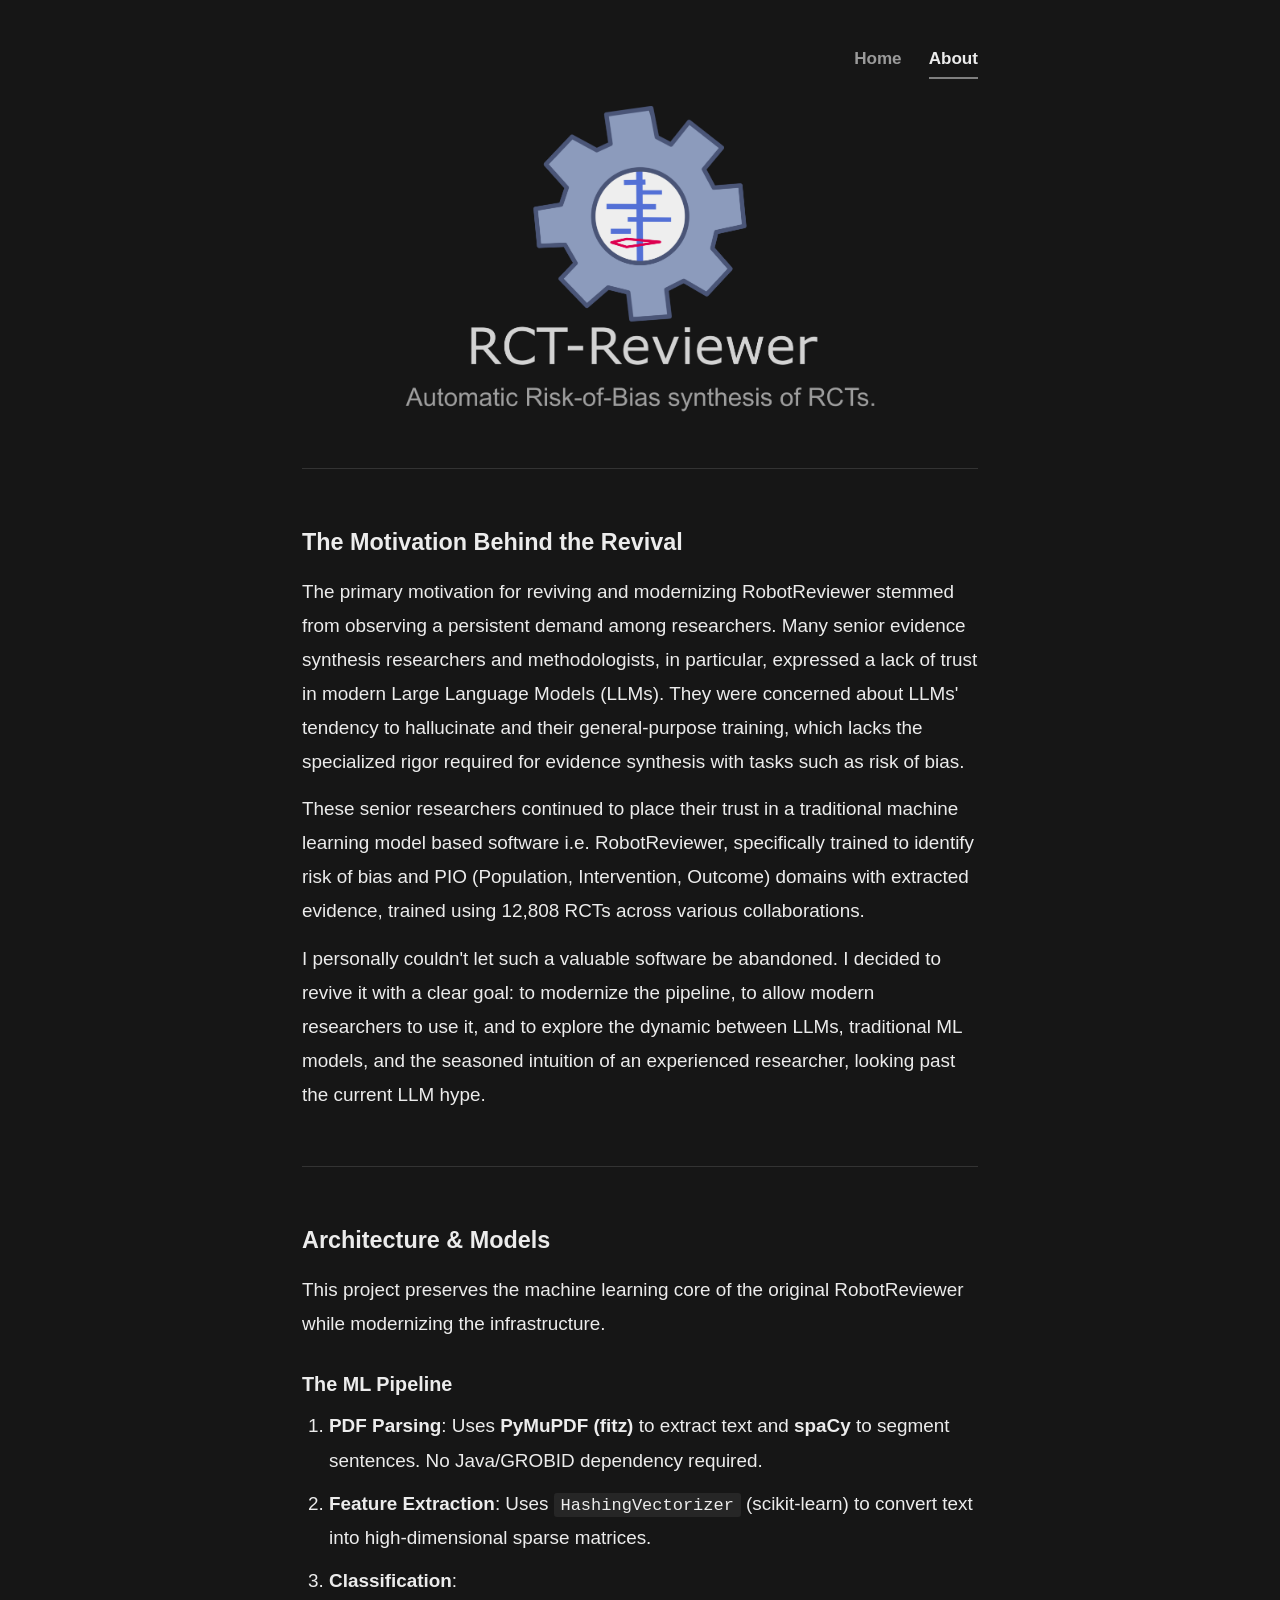
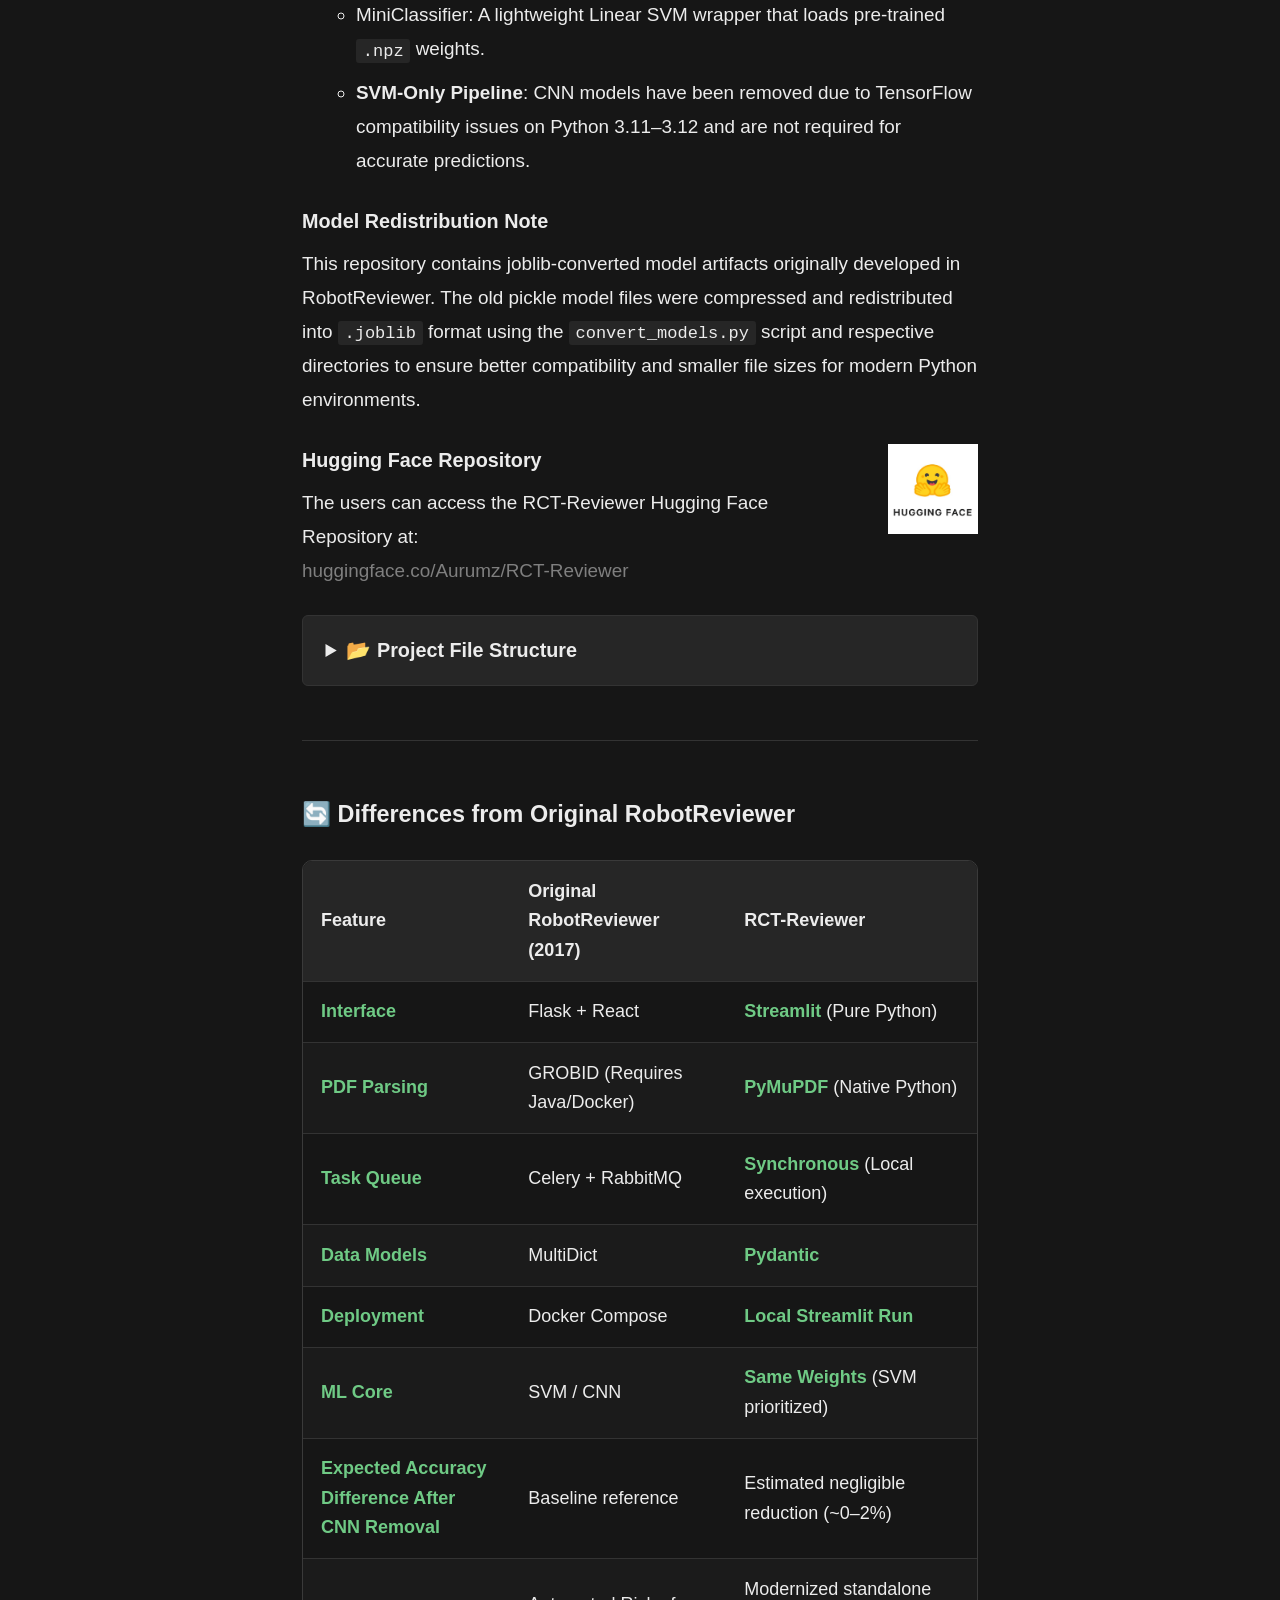
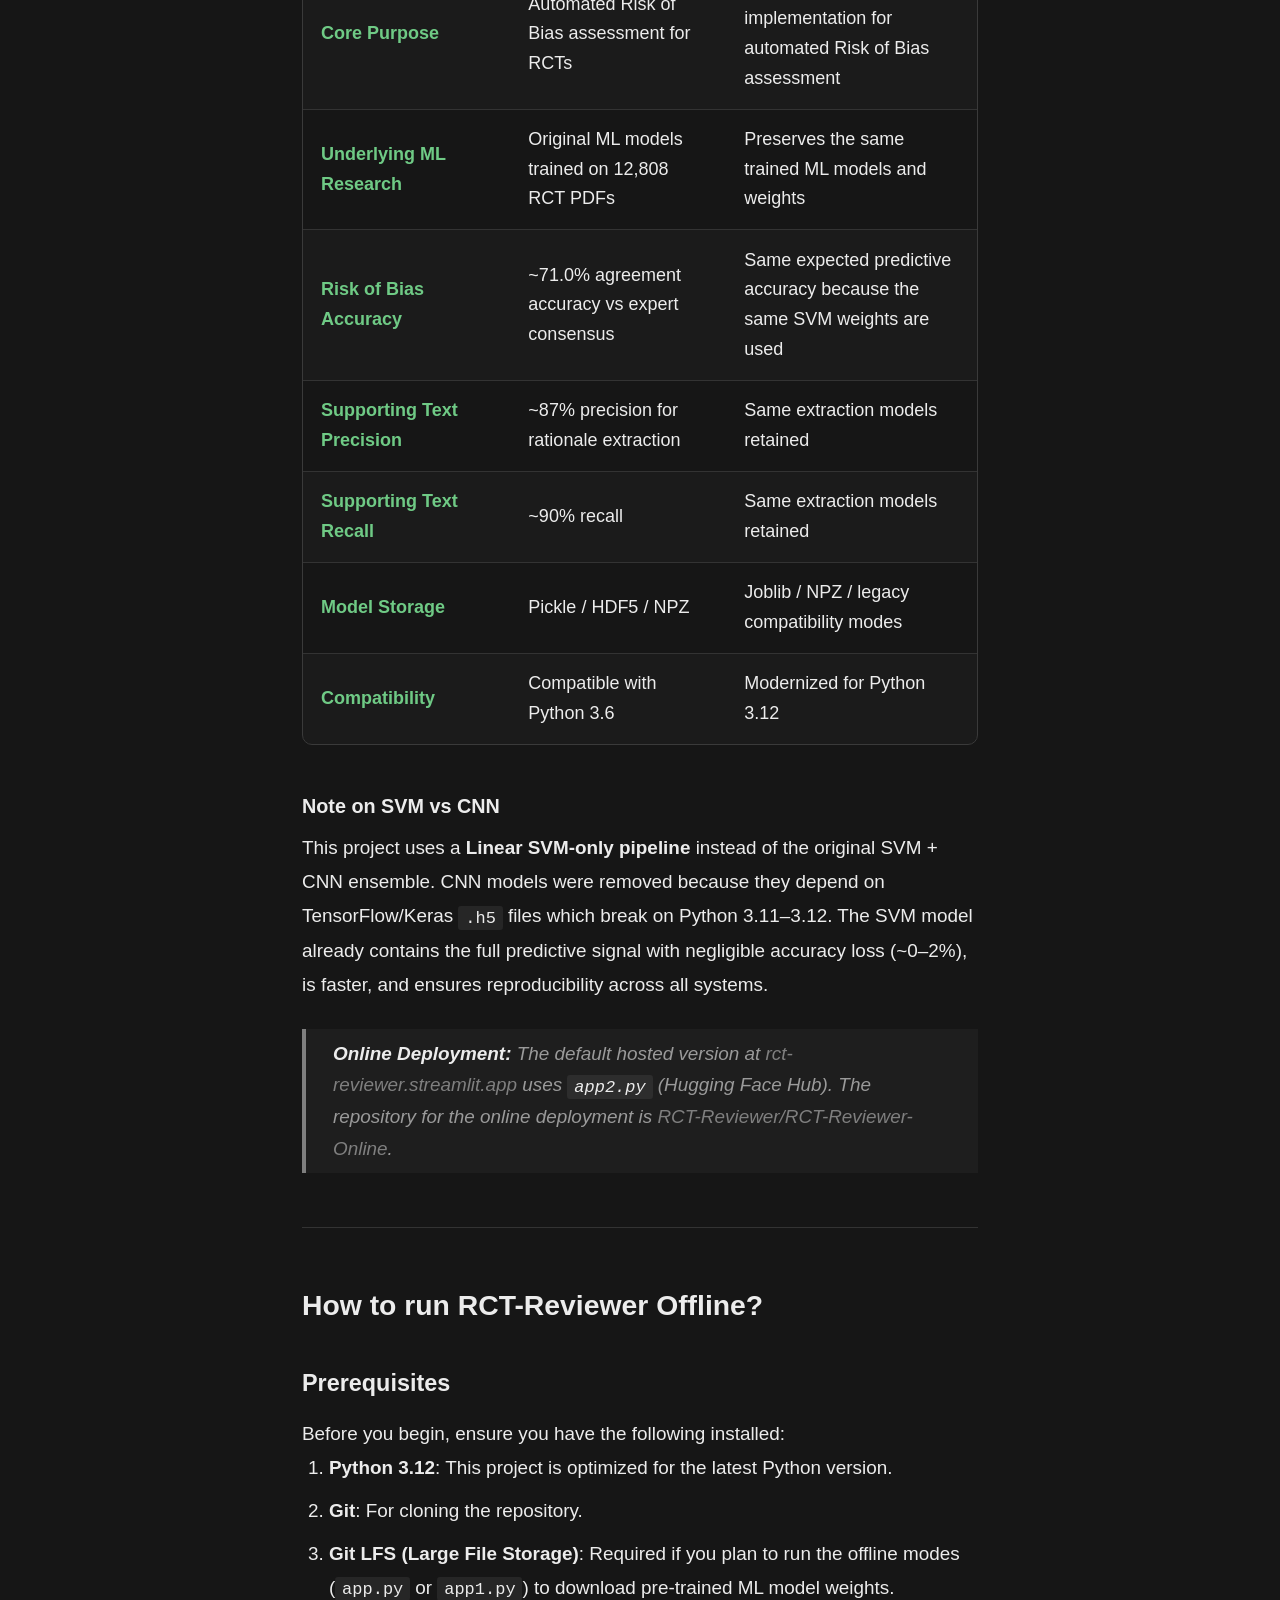
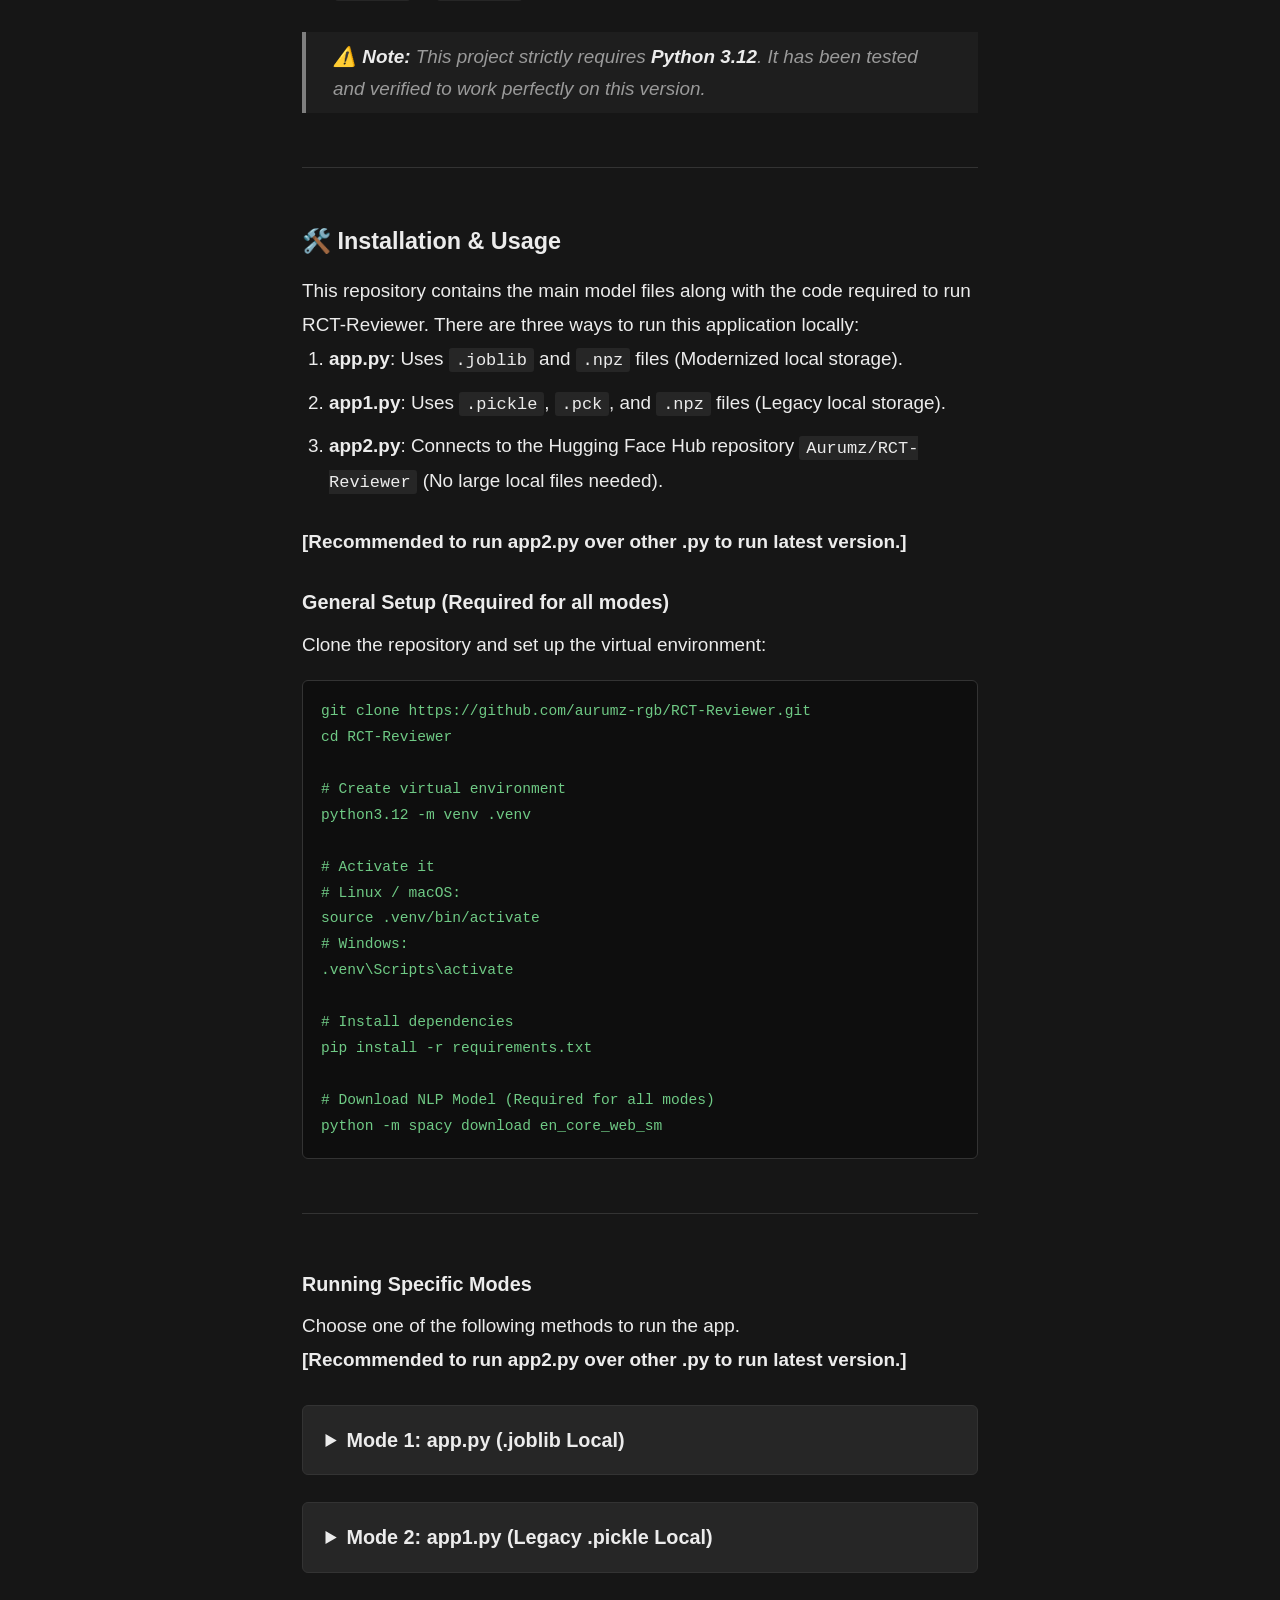
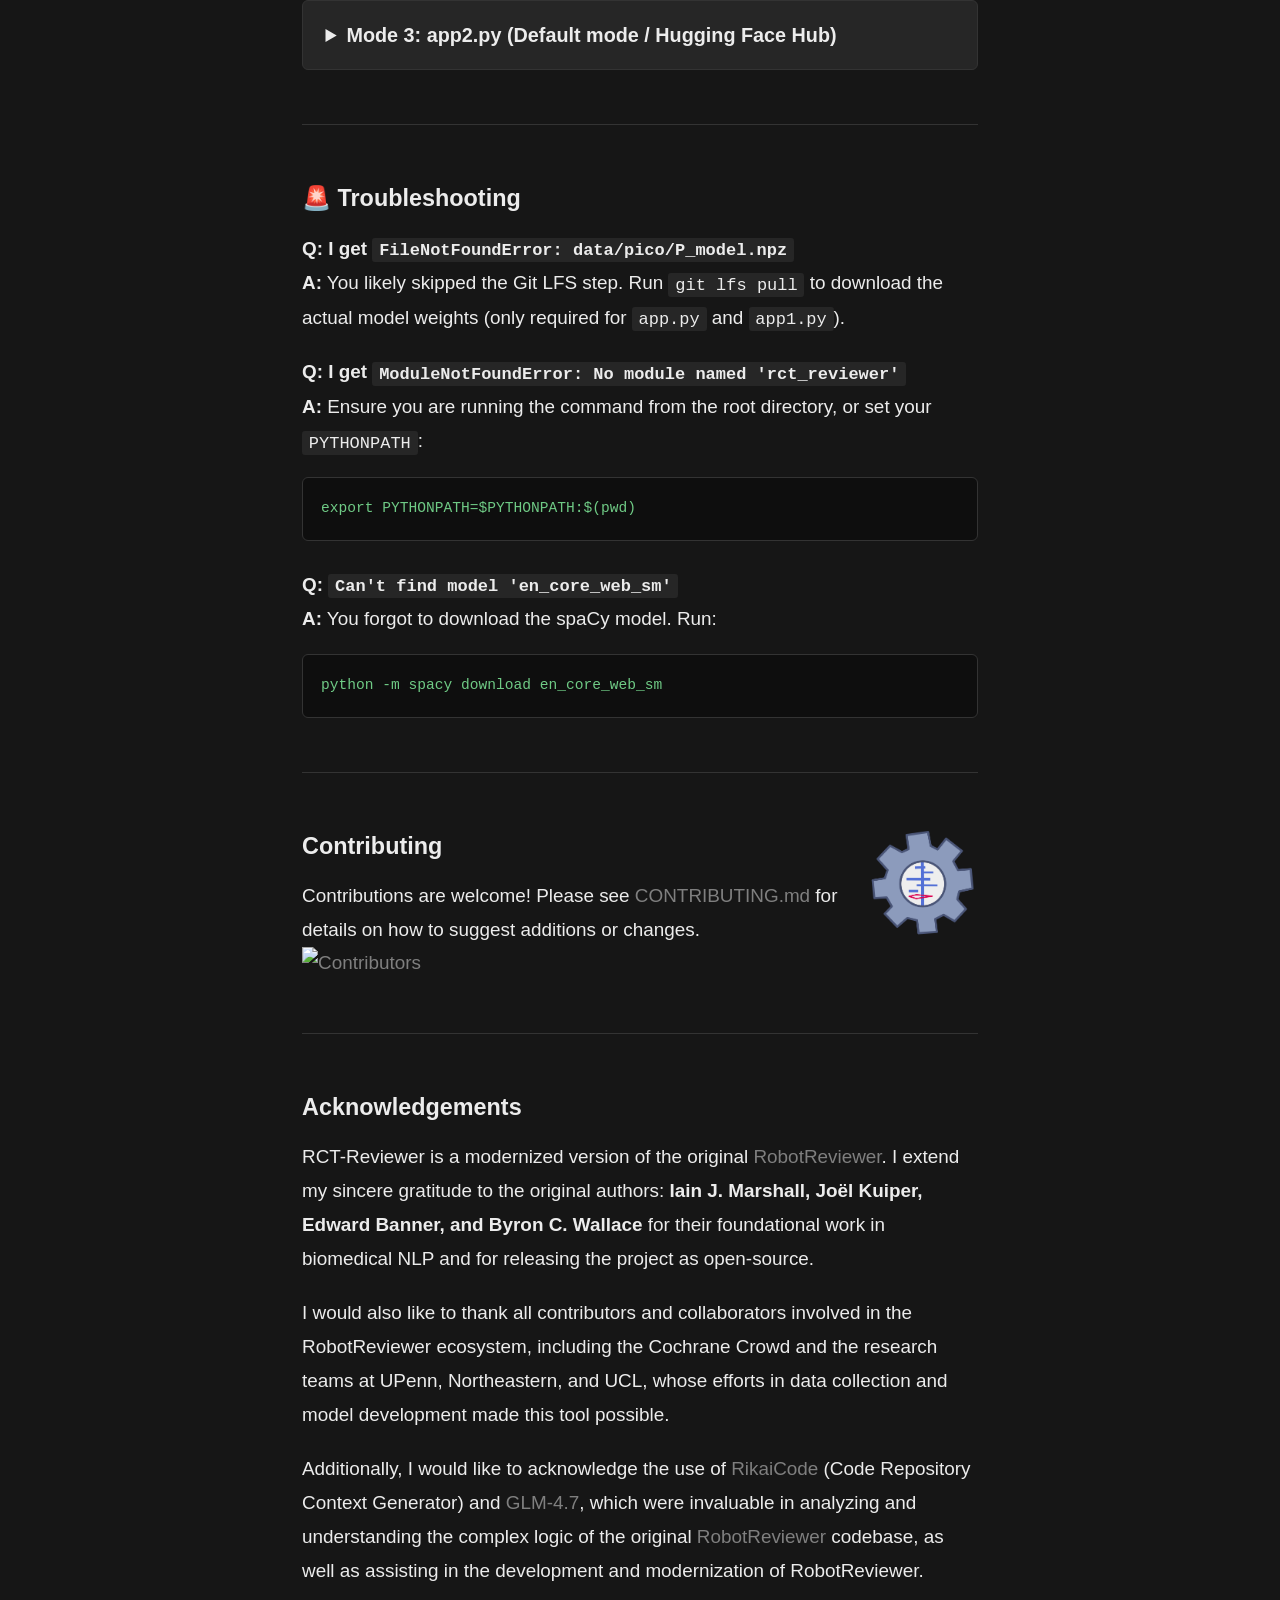
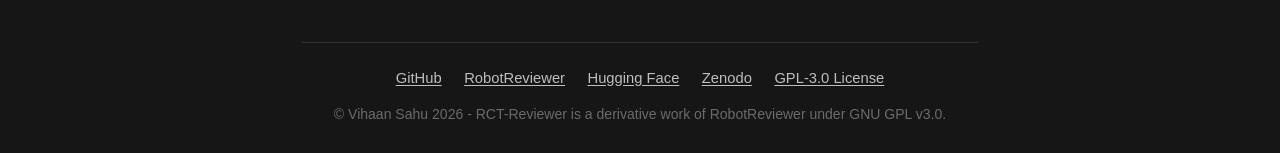
==== about.html @ dfda23bb "frontend which took me hell amount of time to make" ====
<!DOCTYPE html>
<html lang="en">

<head>
    <meta charset="UTF-8">
    <meta name="viewport" content="width=device-width, initial-scale=1.0">
    <title>RCT-Reviewer – Risk of Bias Assessment of RCTs</title>
    <meta name="description"
        content="Modernized standalone version of RobotReviewer for automated Risk of Bias assessment of RCTs, trained on 12,808 clinical trials.">
    <meta name="author" content="Vihaan Sahu">
    <meta name="robots" content="index, follow">
    <link rel="canonical" href="https://rct-reviewer.github.io/about">

    <meta property="og:type" content="website">
    <meta property="og:title" content="RCT-Reviewer – Risk of Bias Assessment of RCTs">
    <meta property="og:description"
        content="Modernized standalone version of RobotReviewer for automated Risk of Bias assessment of RCTs.">
    <meta property="og:url" content="https://rct-reviewer.github.io/about">
    <meta property="og:image" content="https://rct-reviewer.github.io/assets/banner1.png">

    <meta name="twitter:card" content="summary_large_image">
    <meta name="twitter:title" content="RCT-Reviewer – Risk of Bias Assessment of RCTs">
    <meta name="twitter:description"
        content="Modernized standalone version of RobotReviewer for automated Risk of Bias assessment of RCTs.">
    <meta name="twitter:image" content="https://rct-reviewer.github.io/assets/banner1.png">

    <script type="application/ld+json">
    {
        "@context": "https://schema.org",
        "@type": "WebApplication",
        "name": "RCT-Reviewer",
        "description": "A modernized, standalone version of RobotReviewer for automated Risk of Bias assessment of Randomized Controlled Trials.",
        "url": "https://rct-reviewer.github.io/",
        "applicationCategory": "ScienceApplication",
        "author": {
            "@type": "Person",
            "name": "Vihaan Sahu",
            "url": "https://github.com/aurumz-rgb"
        },
        "license": "https://www.gnu.org/licenses/gpl-3.0.en.html",
        "isAccessibleForFree": true
    }
    </script>

    <script type="application/ld+json">
    {
        "@context": "https://schema.org",
        "@type": "SoftwareSourceCode",
        "name": "RCT-Reviewer",
        "description": "A modernized, standalone version of RobotReviewer for automated Risk of Bias assessment of Randomized Controlled Trials.",
        "url": "https://rct-reviewer.github.io/",
        "codeRepository": "https://github.com/aurumz-rgb/RCT-Reviewer",
        "programmingLanguage": "Python",
        "license": "https://www.gnu.org/licenses/gpl-3.0.en.html",
        "author": {
            "@type": "Person",
            "name": "Vihaan Sahu",
            "url": "https://github.com/aurumz-rgb"
        }
    }
    </script>

    <script type="application/ld+json">
    {
        "@context": "https://schema.org",
        "@type": "BreadcrumbList",
        "itemListElement": [
            {
                "@type": "ListItem",
                "position": 1,
                "name": "Home",
                "item": "https://rct-reviewer.github.io/"
            },
            {
                "@type": "ListItem",
                "position": 2,
                "name": "About",
                "item": "https://rct-reviewer.github.io/about"
            }
        ]
    }
    </script>

    <link rel="preload" as="image" href="assets/banner_transparent.png" fetchpriority="high">
    <link rel="preload" as="image" href="assets/banner1.png" fetchpriority="high">
    <link rel="icon" type="image/x-icon" href="assets/favicon.ico">
    <link rel="apple-touch-icon" href="assets/banner1.png">
    <link rel="manifest" href="/site.webmanifest">
    <link rel="stylesheet" href="styles.css">

    <style>
        #about-content {
            font-size: 1.05rem;
        }

        #about-content .qs-intro,
        #about-content .step-item__text,
        #about-content p,
        #about-content li {
            font-size: 1.05rem;
            line-height: 1.8;
        }

        #about-content .section-heading {
            font-size: 1.6rem;
            margin-top: 2.5rem;
            margin-bottom: 1.25rem;
        }

        #about-content h3 {
            font-size: 1.3rem;
            margin-top: 2rem;
            margin-bottom: 0.75rem;
            color: var(--text);
        }

        #about-content h4 {
            font-size: 1.1rem;
            margin-top: 1.5rem;
            margin-bottom: 0.5rem;
            color: var(--text);
        }

        #about-content .step-item__title {
            font-size: 1.3rem;
        }

        #about-content ul,
        #about-content ol {
            padding-left: 1.5rem;
            margin-bottom: 1.5rem;
        }

        #about-content li {
            margin-bottom: 0.5rem;
        }

        #about-content strong {
            color: var(--text);
        }

        #about-content hr {
            margin: 3rem 0;
        }

        #about-content .table-container {
            overflow-x: auto;
            margin: 1.5rem 0 2.5rem 0;
            border-radius: var(--radius-lg);
            border: 1px solid var(--border);
        }

        #about-content table {
            width: 100%;
            border-collapse: collapse;
            font-size: 1rem;
            min-width: 600px;
        }

        #about-content th,
        #about-content td {
            padding: 0.85rem 1rem;
            text-align: left;
            border-bottom: 1px solid var(--border-light);
        }

        #about-content thead th {
            background-color: var(--bg-secondary);
            color: var(--text);
            font-weight: 600;
        }

        #about-content tbody tr:last-child td {
            border-bottom: none;
        }

        #about-content tbody tr:nth-child(even) {
            background-color: rgba(127, 127, 127, 0.05);
        }

        #about-content td strong {
            color: var(--green);
        }

        #about-content pre {
            background: rgba(0, 0, 0, 0.35);
            border: 1px solid var(--border-light);
            border-radius: var(--radius);
            padding: 1rem;
            overflow-x: auto;
            color: var(--green);
            font-family: "Source Code Pro", "SF Mono", "Fira Code", "Cascadia Code", monospace;
            font-size: 0.9rem;
            line-height: 1.6;
            margin: 1rem 0 1.5rem 0;
        }

        #about-content code {
            background: rgba(127, 127, 127, 0.15);
            padding: 0.15em 0.4em;
            border-radius: 3px;
            font-size: 0.9em;
            color: var(--text);
        }

        #about-content pre code {
            background: none;
            padding: 0;
            color: var(--green);
        }

        #about-content details {
            border: 1px solid var(--border-light);
            border-radius: var(--radius);
            padding: 1rem 1.25rem;
            margin: 1.5rem 0;
            background: var(--bg-secondary);
        }

        #about-content summary {
            cursor: pointer;
            font-weight: 600;
            color: var(--text);
            font-size: 1.1rem;
        }

        #about-content blockquote {
            border-left: 4px solid var(--primary);
            padding: 0.5rem 1.5rem;
            margin: 1.5rem 0;
            background: rgba(127, 127, 127, 0.08);
            color: var(--text-muted);
            font-style: italic;
        }

        #about-content img[align="right"] {
            margin-left: 1.5rem;
            margin-bottom: 1rem;
            max-width: 100%;
            height: auto;
        }

        @media (max-width: 480px) {
            #about-content img[align="right"] {
                float: none;
                display: block;
                margin: 0 auto 1rem auto;
            }
        }
    </style>
</head>

<body>

    <a href="#main" class="skip-link">Skip to main content</a>

    <div class="app-container">

        <header class="app-header">
            <nav class="top-nav" aria-label="Primary navigation">
                <a href="index.html" class="top-nav__link">Home</a>
                <a href="about.html" class="top-nav__link" aria-current="page">About</a>
            </nav>

            <figure class="banner-figure banner-figure--hero">
                <img src="assets/banner_transparent.png" alt="RCT-Reviewer — automated Risk of Bias assessment tool"
                    title="RCT-Reviewer" width="730" height="340" class="banner-image" fetchpriority="high">
            </figure>
        </header>

        <main id="main">

            <section id="about-content" aria-labelledby="about-heading">

                <hr class="divider" role="separator">

                <h3>The Motivation Behind the Revival</h3>

                <p style="margin-bottom: 13px;">The primary motivation for reviving and modernizing RobotReviewer
                    stemmed from observing a persistent demand among researchers. Many senior evidence synthesis
                    researchers and methodologists, in particular, expressed a lack of trust in modern Large Language
                    Models (LLMs). They were concerned about LLMs' tendency to hallucinate and their general-purpose
                    training, which lacks the specialized rigor required for evidence synthesis with tasks such as risk
                    of bias.
                </p>
                <p style="margin-bottom: 13px;">

                    These senior researchers continued to place their trust in a traditional machine learning model
                    based software i.e. RobotReviewer, specifically trained to identify risk of bias and PIO
                    (Population, Intervention, Outcome) domains with extracted evidence, trained using 12,808 RCTs
                    across various collaborations.
                </p>
                <p style="margin-bottom: 13px;">
                    I personally couldn't let such a valuable software be abandoned. I decided to revive it with a clear
                    goal: to modernize the pipeline, to allow modern researchers to use it, and to explore the dynamic
                    between LLMs, traditional ML models, and the seasoned intuition of an experienced researcher,
                    looking past the current LLM hype.
                </p>

                <hr class="divider" role="separator">

                <h3>Architecture &amp; Models</h3>
                <p>This project preserves the machine learning core of the original RobotReviewer while modernizing the
                    infrastructure.</p>

                <h4>The ML Pipeline</h4>
                <ol>
                    <li><strong>PDF Parsing</strong>: Uses <strong>PyMuPDF (fitz)</strong> to extract text and
                        <strong>spaCy</strong> to segment sentences. No Java/GROBID dependency required.</li>
                    <li><strong>Feature Extraction</strong>: Uses <code>HashingVectorizer</code> (scikit-learn) to
                        convert text into high-dimensional sparse matrices.</li>
                    <li><strong>Classification</strong>:
                        <ul>
                            <li>MiniClassifier: A lightweight Linear SVM wrapper that loads pre-trained
                                <code>.npz</code> weights.</li>
                            <li><strong>SVM-Only Pipeline</strong>: CNN models have been removed due to TensorFlow
                                compatibility issues on Python 3.11–3.12 and are not required for accurate predictions.
                            </li>
                        </ul>
                    </li>
                </ol>

                <h4>Model Redistribution Note</h4>
                <p>This repository contains joblib-converted model artifacts originally developed in RobotReviewer. The
                    old pickle model files were compressed and redistributed into <code>.joblib</code> format using the
                    <code>convert_models.py</code> script and respective directories to ensure better compatibility and
                    smaller file sizes for modern Python environments.</p>

                <div>
                    <img src="assets/huggingface.png" width="90" align="right" alt="Hugging Face Logo" />
                    <h4>Hugging Face Repository</h4>
                    <p>The users can access the RCT-Reviewer Hugging Face Repository at:<br>
                        <a href="https://huggingface.co/Aurumz/RCT-Reviewer" target="_blank"
                            rel="noopener">huggingface.co/Aurumz/RCT-Reviewer</a>
                    </p>
                </div>

                <details>
                    <summary><b>📂 Project File Structure</b></summary>
                    <pre><code>PROJECT ARCHITECTURE
━━━━━━━━━━━━━━━━━━━━━━━━━━━━━━━━━━━━━━━━━━
│
├──  Entry point detected
│
├──  File Structure
├──  .dockerignore
├──  .gitattributes
├──  .gitignore
├──  .zenodo.json
├──  INFO.md
├──  LFS push:pull guide.md
├──  LICENSE.txt
├──  README.md
├──  convert_models.py
│
├──  data/
│   ├──  bias/
│   │   ├──  bias_doc_level.npz
│   │   ├──  bias_sent_level.npz
│   │   ├──  bias_ab.npz
│   │   ├──  bias_prob_clf.pck
│   │   ├──  domain_clf.pck
│   │   ├──  overall_clf.pck
│   │   ├──  drugbank.pck
│   │   └──  humans/
│   │       ├──  AC.hdf5 / AC.json / AC.pickle
│   │       ├──  BOA.hdf5 / BOA.json / BOA.pickle
│   │       ├──  BPP.hdf5 / BPP.json / BPP.pickle
│   │       └──  RSG.hdf5 / RSG.json / RSG.pickle
│   ├──  pico/
│   │   ├──  I_idf.npz / I_model.npz
│   │   ├──  O_idf.npz / O_model.npz
│   │   ├──  P_idf.npz / P_model.npz
│   ├──  rct/
│   │   ├──  rct_svm_weights.npz
│   │   └── ... (CNN artifacts retained but unused)
│   └──  vocab/
│       └──  embeddings.200d.trimmed.npz
│
├──  rct_reviewer/
│   ├──  __init__.py
│   ├──  app.py (Joblib Mode)
│   ├──  app1.py (Pickle Mode)
│   ├──  app2.py (HF Hub Mode)
│   ├──  config.py
│   ├──  processors/ (bias_robot, pico_robot, rct_robot)
│   └──  ui/ (streamlit components)
│
└──  requirements.txt</code></pre>
                </details>

                <hr class="divider" role="separator">

                <h3>🔄 Differences from Original RobotReviewer</h3>
                <div class="table-container">
                    <table>
                        <thead>
                            <tr>
                                <th>Feature</th>
                                <th>Original RobotReviewer (2017)</th>
                                <th>RCT-Reviewer</th>
                            </tr>
                        </thead>
                        <tbody>
                            <tr>
                                <td><strong>Interface</strong></td>
                                <td>Flask + React</td>
                                <td><strong>Streamlit</strong> (Pure Python)</td>
                            </tr>
                            <tr>
                                <td><strong>PDF Parsing</strong></td>
                                <td>GROBID (Requires Java/Docker)</td>
                                <td><strong>PyMuPDF</strong> (Native Python)</td>
                            </tr>
                            <tr>
                                <td><strong>Task Queue</strong></td>
                                <td>Celery + RabbitMQ</td>
                                <td><strong>Synchronous</strong> (Local execution)</td>
                            </tr>
                            <tr>
                                <td><strong>Data Models</strong></td>
                                <td>MultiDict</td>
                                <td><strong>Pydantic</strong></td>
                            </tr>
                            <tr>
                                <td><strong>Deployment</strong></td>
                                <td>Docker Compose</td>
                                <td><strong>Local Streamlit Run</strong></td>
                            </tr>
                            <tr>
                                <td><strong>ML Core</strong></td>
                                <td>SVM / CNN</td>
                                <td><strong>Same Weights</strong> (SVM prioritized)</td>
                            </tr>
                            <tr>
                                <td><strong>Expected Accuracy Difference After CNN Removal</strong></td>
                                <td>Baseline reference</td>
                                <td>Estimated negligible reduction (~0–2%)</td>
                            </tr>
                            <tr>
                                <td><strong>Core Purpose</strong></td>
                                <td>Automated Risk of Bias assessment for RCTs</td>
                                <td>Modernized standalone implementation for automated Risk of Bias assessment</td>
                            </tr>
                            <tr>
                                <td><strong>Underlying ML Research</strong></td>
                                <td>Original ML models trained on 12,808 RCT PDFs</td>
                                <td>Preserves the same trained ML models and weights</td>
                            </tr>
                            <tr>
                                <td><strong>Risk of Bias Accuracy</strong></td>
                                <td>~71.0% agreement accuracy vs expert consensus</td>
                                <td>Same expected predictive accuracy because the same SVM weights are used</td>
                            </tr>
                            <tr>
                                <td><strong>Supporting Text Precision</strong></td>
                                <td>~87% precision for rationale extraction</td>
                                <td>Same extraction models retained</td>
                            </tr>
                            <tr>
                                <td><strong>Supporting Text Recall</strong></td>
                                <td>~90% recall</td>
                                <td>Same extraction models retained</td>
                            </tr>
                            <tr>
                                <td><strong>Model Storage</strong></td>
                                <td>Pickle / HDF5 / NPZ</td>
                                <td>Joblib / NPZ / legacy compatibility modes</td>
                            </tr>
                            <tr>
                                <td><strong>Compatibility</strong></td>
                                <td>Compatible with Python 3.6</td>
                                <td>Modernized for Python 3.12</td>
                            </tr>
                        </tbody>
                    </table>
                </div>

                <h4>Note on SVM vs CNN</h4>
                <p>This project uses a <strong>Linear SVM-only pipeline</strong> instead of the original SVM + CNN
                    ensemble. CNN models were removed because they depend on TensorFlow/Keras <code>.h5</code> files
                    which break on Python 3.11–3.12. The SVM model already contains the full predictive signal with
                    negligible accuracy loss (~0–2%), is faster, and ensures reproducibility across all systems.</p>

                <blockquote>
                    <strong>Online Deployment:</strong> The default hosted version at <a
                        href="https://rct-reviewer.streamlit.app" target="_blank"
                        rel="noopener">rct-reviewer.streamlit.app</a> uses <code>app2.py</code> (Hugging Face Hub). The
                    repository for the online deployment is <a
                        href="https://github.com/RCT-Reviewer/RCT-Reviewer-Online" target="_blank"
                        rel="noopener">RCT-Reviewer/RCT-Reviewer-Online</a>.
                </blockquote>

                <hr class="divider" role="separator">

                <h2>How to run RCT-Reviewer Offline?</h2>

                <h3>Prerequisites</h3>
                <p>Before you begin, ensure you have the following installed:</p>
                <ol>
                    <li><strong>Python 3.12</strong>: This project is optimized for the latest Python version.</li>
                    <li><strong>Git</strong>: For cloning the repository.</li>
                    <li><strong>Git LFS (Large File Storage)</strong>: Required if you plan to run the offline modes
                        (<code>app.py</code> or <code>app1.py</code>) to download pre-trained ML model weights.</li>
                </ol>
                <blockquote>
                    <strong>⚠️ Note:</strong> This project strictly requires <strong>Python 3.12</strong>. It has been
                    tested and verified to work perfectly on this version.
                </blockquote>

                <hr class="divider" role="separator">

                <h3>🛠️ Installation &amp; Usage</h3>
                <p>This repository contains the main model files along with the code required to run RCT-Reviewer. There
                    are three ways to run this application locally:</p>
                <ol>
                    <li><strong>app.py</strong>: Uses <code>.joblib</code> and <code>.npz</code> files (Modernized local
                        storage).</li>
                    <li><strong>app1.py</strong>: Uses <code>.pickle</code>, <code>.pck</code>, and <code>.npz</code>
                        files (Legacy local storage).</li>
                    <li><strong>app2.py</strong>: Connects to the Hugging Face Hub repository
                        <code>Aurumz/RCT-Reviewer</code> (No large local files needed).</li>
                </ol>
                <p><strong>[Recommended to run app2.py over other .py to run latest version.]</strong></p>

                <h4>General Setup (Required for all modes)</h4>
                <p>Clone the repository and set up the virtual environment:</p>
                <pre><code>git clone https://github.com/aurumz-rgb/RCT-Reviewer.git
cd RCT-Reviewer

# Create virtual environment
python3.12 -m venv .venv

# Activate it
# Linux / macOS:
source .venv/bin/activate
# Windows:
.venv\Scripts\activate

# Install dependencies
pip install -r requirements.txt

# Download NLP Model (Required for all modes)
python -m spacy download en_core_web_sm</code></pre>

                <hr class="divider" role="separator">

                <h4>Running Specific Modes</h4>
                <p>Choose one of the following methods to run the app.<br><strong>[Recommended to run app2.py over other
                        .py to run latest version.]</strong></p>

                <details>
                    <summary><b>Mode 1: app.py (.joblib Local)</b></summary>
                    <p>This version uses compressed <code>.joblib</code> and <code>.npz</code> files. It requires
                        downloading model weights via Git LFS.</p>
                    <p><strong>1. Pull Model Weights:</strong></p>
                    <pre><code>git lfs install
git lfs pull</code></pre>
                    <p><strong>2. Run:</strong></p>
                    <pre><code>python -m streamlit run rct_reviewer/app.py</code></pre>
                </details>

                <details>
                    <summary><b>Mode 2: app1.py (Legacy .pickle Local)</b></summary>
                    <p>This version uses the original <code>.pickle</code>, <code>.pck</code>, and <code>.npz</code>
                        files. It also requires Git LFS.</p>
                    <p><strong>1. Pull Model Weights:</strong></p>
                    <pre><code>git lfs install
git lfs pull</code></pre>
                    <p><strong>2. Run:</strong></p>
                    <pre><code>python -m streamlit run rct_reviewer/app1.py</code></pre>
                </details>

                <details>
                    <summary><b>Mode 3: app2.py (Default mode / Hugging Face Hub)</b></summary>
                    <p>This version fetches models directly from the Hugging Face Hub. <strong>You do not need to run
                            <code>git lfs pull</code></strong>.</p>
                    <p><strong>1. Run:</strong></p>
                    <pre><code>python -m streamlit run rct_reviewer/app2.py</code></pre>
                    <p><em>Note: This requires an active internet connection to fetch models from
                            <code>Aurumz/RCT-Reviewer</code> on Hugging Face.</em></p>
                </details>

                <hr class="divider" role="separator">

                <h3>🚨 Troubleshooting</h3>

                <p style="margin-bottom: 20px;"><strong>Q: I get
                        <code>FileNotFoundError: data/pico/P_model.npz</code></strong><br>
                    <strong>A:</strong> You likely skipped the Git LFS step. Run <code>git lfs pull</code> to download
                    the actual model weights (only required for <code>app.py</code> and <code>app1.py</code>).
                </p>

                <p><strong>Q: I get <code>ModuleNotFoundError: No module named 'rct_reviewer'</code></strong><br>
                    <strong>A:</strong> Ensure you are running the command from the root directory, or set your
                    <code>PYTHONPATH</code>:
                </p>
                <pre><code>export PYTHONPATH=$PYTHONPATH:$(pwd)</code></pre>

                <p><strong>Q: <code>Can't find model 'en_core_web_sm'</code></strong><br>
                    <strong>A:</strong> You forgot to download the spaCy model. Run:
                </p>
                <pre><code>python -m spacy download en_core_web_sm</code></pre>

                <hr class="divider" role="separator">

                <div>
                    <img src="assets/main_logo_zoomed.png" width="110" align="right" alt="RCT Reviewer Logo" />
                    <h3>Contributing</h3>
                    <p>Contributions are welcome! Please see <a
                            href="https://github.com/aurumz-rgb/RCT-Reviewer/blob/master/CONTRIBUTING.md"
                            target="_blank" rel="noopener">CONTRIBUTING.md</a> for details on how to suggest additions
                        or changes.</p>
                    <a href="https://github.com/aurumz-rgb/RCT-Reviewer/graphs/contributors" target="_blank"
                        rel="noopener">
                        <img src="https://contrib.rocks/image?repo=aurumz-rgb/RCT-Reviewer" alt="Contributors" />
                    </a>
                </div>

                <hr class="divider" role="separator">

                <h3>Acknowledgements</h3>
                <p style="margin-bottom: 20px;">
                    RCT-Reviewer is a modernized version of the original <a
                        href="https://github.com/ijmarshall/robotreviewer" target="_blank"
                        rel="noopener">RobotReviewer</a>. I extend my sincere gratitude to the original authors:
                    <strong>Iain J. Marshall, Joël Kuiper, Edward Banner, and Byron C. Wallace</strong> for their
                    foundational work in biomedical NLP and for releasing the project as open-source.
                </p>
                <p style="margin-bottom: 20px;">
                    I would also like to thank all contributors and collaborators involved in the RobotReviewer
                    ecosystem, including the Cochrane Crowd and the research teams at UPenn, Northeastern, and UCL,
                    whose efforts in data collection and model development made this tool possible.
                </p>
                <p>
                    Additionally, I would like to acknowledge the use of <a href="https://rikaicode.github.io"
                        target="_blank" rel="noopener">RikaiCode</a> (Code Repository Context Generator) and <a
                        href="https://huggingface.co/zai-org/GLM-4.7" target="_blank" rel="noopener">GLM-4.7</a>, which
                    were invaluable in analyzing and understanding the complex logic of the original <a
                        href="https://github.com/ijmarshall/robotreviewer" target="_blank"
                        rel="noopener">RobotReviewer</a> codebase, as well as assisting in the development and
                    modernization of RobotReviewer.
                </p>
            </section>

        </main>

        <footer class="app-footer">
            <nav class="footer-links" aria-label="Footer navigation">
                <a href="https://github.com/aurumz-rgb/RCT-Reviewer" target="_blank" rel="noopener">GitHub</a>
                <a href="https://github.com/ijmarshall/robotreviewer" target="_blank" rel="noopener">RobotReviewer</a>
                <a href="https://huggingface.co/Aurumz/RCT-Reviewer" target="_blank" rel="noopener">Hugging Face</a>
                <a href="https://doi.org/10.5281/zenodo.20618338" target="_blank" rel="noopener">Zenodo</a>
                <a href="https://www.gnu.org/licenses/gpl-3.0.en.html" target="_blank" rel="noopener">GPL-3.0
                    License</a>
            </nav>
            <p>&copy; Vihaan Sahu 2026 - RCT-Reviewer is a derivative work of RobotReviewer under GNU GPL v3.0.</p>
        </footer>

    </div>

</body>

</html>
---- styles.css ----
:root {
    --primary: #7f7f7f;
    --primary-hover: #999999;
    --primary-active: #6a6a6a;
    --bg: #161616;
    --bg-secondary: #262626;
    --bg-tertiary: #1e1e1e;
    --text: #ECECEC;
    --text-muted: #9a9a9a;
    --text-dim: #6a6a6a;
    --border: #3a3a3a;
    --border-light: #333333;
    --green: #6fca85;
    --green-bg: rgba(46, 160, 67, 0.08);
    --green-border: rgba(46, 160, 67, 0.25);

    --max-width: 730px;
    --radius: 6px;
    --radius-lg: 10px;
    --ease: cubic-bezier(0.4, 0, 0.2, 1);
    --duration: 200ms;
}

*,
*::before,
*::after {
    margin: 0;
    padding: 0;
    box-sizing: border-box;
}

html {
    font-size: 18px;
    -webkit-font-smoothing: antialiased;
    -moz-osx-font-smoothing: grayscale;
    scroll-behavior: smooth;
}

body {
    font-family: -apple-system, BlinkMacSystemFont, "Segoe UI", Roboto, "Helvetica Neue", Arial, sans-serif;
    background-color: var(--bg);
    color: var(--text);
    line-height: 1.65;
    min-height: 100vh;
}

a {
    color: var(--primary);
    text-decoration: none;
    transition: color var(--duration) var(--ease);
}
a:hover {
    color: var(--text);
}

code {
    font-family: "Source Code Pro", "SF Mono", "Fira Code", "Cascadia Code", monospace;
    background: rgba(127, 127, 127, 0.15);
    padding: 0.15em 0.4em;
    border-radius: 3px;
    font-size: 0.88em;
    color: var(--text);
}

img {
    display: block;
    max-width: 100%;
    height: auto;
}

::selection {
    background: #3a3e4288;
    color: var(--text);
}

::-moz-selection {
    background: #3a3e4288;
    color: var(--text);
}

:focus-visible {
    outline: 2px solid var(--primary);
    outline-offset: 2px;
}

.skip-link {
    position: absolute;
    top: -100%;
    left: 16px;
    background: var(--primary);
    color: var(--bg);
    padding: 8px 16px;
    border-radius: var(--radius);
    font-weight: 600;
    z-index: 1000;
    transition: top var(--duration) var(--ease);
}
.skip-link:focus {
    top: 16px;
}

.app-container {
    position: relative;
    z-index: 1;
    max-width: var(--max-width);
    margin: 0 auto;
    padding: 2.5rem 1.5rem 2rem;
}

.top-nav {
    display: flex;
    justify-content: flex-end;
    gap: 1.5rem;
    margin-bottom: 1.5rem;
}

.top-nav__link {
    font-size: 0.95rem;
    font-weight: 600;
    color: var(--text-muted);
    text-decoration: none;
    transition: color var(--duration) var(--ease);
    padding-bottom: 4px;
    border-bottom: 2px solid transparent;
}

.top-nav__link:hover {
    color: var(--text);
}

.top-nav__link[aria-current="page"] {
    color: var(--text);
    border-bottom-color: var(--primary);
}

.app-title {
    font-size: 1.75rem;
    font-weight: 700;
    letter-spacing: -0.02em;
    line-height: 1.3;
    margin-top: 1.5rem;
    margin-bottom: 0.75rem;
    color: var(--text);
}

.emoji {
    font-style: normal;
}

.app-description {
    color: var(--text-muted);
    font-size: 0.95rem;
    line-height: 1.7;
    margin-bottom: 1.5rem;
}

.section-heading {
    font-size: 1.1rem;
    font-weight: 600;
    color: var(--text);
    margin-bottom: 0.85rem;
    letter-spacing: -0.01em;
}

.app-header {
    margin-bottom: 2rem;
}

.banner-figure {
    margin: 0;
    overflow: hidden;
}

.banner-figure--hero {
    margin-bottom: 0;
}

.banner-figure--secondary {
    margin-bottom: 1.25rem;
}

.banner-image {
    width: 70%;
    margin: 0 auto;
    display: block;
    object-fit: cover;
}

.banner-caption {
    padding: 0.6rem 1rem;
    font-size: 0.8rem;
    color: var(--text-dim);
    text-align: center;
    border-top: 1px solid var(--border-light);
}

.cta-group {
    display: flex;
    flex-wrap: wrap;
    gap: 0.75rem;
    margin-bottom: 0.5rem;
}

.cta-group--center {
    justify-content: center;
}

.cta-btn {
    display: inline-flex;
    align-items: center;
    gap: 0.55rem;
    padding: 0.7rem 1.4rem;
    border-radius: var(--radius);
    font-size: 0.92rem;
    font-weight: 600;
    font-family: inherit;
    cursor: pointer;
    border: none;
    transition: background-color var(--duration) var(--ease),
                transform 100ms var(--ease),
                box-shadow var(--duration) var(--ease);
    text-decoration: none;
}

.cta-btn__icon {
    flex-shrink: 0;
}

.cta-btn--primary {
    background: var(--primary);
    color: var(--bg);
}

.cta-btn--primary:hover {
    background: var(--primary-hover);
    color: var(--bg);
    box-shadow: 0 4px 20px rgba(127, 127, 127, 0.2);
}

.cta-btn--primary:active {
    background: var(--primary-active);
    transform: scale(0.98);
}

.cta-btn--secondary {
    background: transparent;
    color: var(--text-muted);
    border: 1px solid var(--border);
}

.cta-btn--secondary:hover {
    background: rgba(127, 127, 127, 0.08);
    color: var(--text);
    border-color: var(--primary);
}

.cta-btn--secondary:active {
    transform: scale(0.98);
}

.steps-list {
    list-style: none;
    display: flex;
    flex-direction: column;
    gap: 1rem;
}

.step-item {
    display: flex;
    gap: 1rem;
    align-items: flex-start;
}

.step-item__number {
    flex-shrink: 0;
    width: 32px;
    height: 32px;
    display: flex;
    align-items: center;
    justify-content: center;
    background: var(--bg-secondary);
    border: 1px solid var(--border);
    border-radius: 50%;
    font-size: 0.85rem;
    font-weight: 700;
    color: var(--text-muted);
}

.step-item__title {
    font-size: 0.92rem;
    font-weight: 600;
    color: var(--text);
    margin-bottom: 0.2rem;
}

.step-item__text {
    font-size: 0.88rem;
    color: var(--text-muted);
    line-height: 1.65;
}

.benefits-grid {
    display: grid;
    grid-template-columns: 1fr 1fr;
    gap: 0.75rem;
}

.benefit-card {
    background: var(--bg-secondary);
    border: 1px solid var(--border-light);
    border-radius: var(--radius-lg);
    padding: 1.15rem 1.1rem;
}

.benefit-card__title {
    font-size: 0.92rem;
    font-weight: 600;
    color: var(--text);
    margin-bottom: 0.4rem;
}

.benefit-card__text {
    font-size: 0.84rem;
    color: var(--text-muted);
    line-height: 1.65;
}

.qs-intro {
    font-size: 0.92rem;
    color: var(--text-muted);
    margin-bottom: 0.75rem;
}

.qs-note {
    font-size: 0.82rem;
    color: var(--text-dim);
    margin-top: 0.65rem;
}

.code-block {
    background: rgba(0, 0, 0, 0.35);
    border: 1px solid var(--border-light);
    border-radius: var(--radius);
    padding: 1rem 1.15rem;
    overflow-x: auto;
}

.code-block pre {
    margin: 0;
}

.code-block code {
    background: none;
    padding: 0;
    font-size: 0.82rem;
    color: var(--green);
    white-space: pre;
    line-height: 1.7;
}

.faq-list {
    display: flex;
    flex-direction: column;
    gap: 0.35rem;
}

.faq-item {
    border: 1px solid var(--border-light);
    border-radius: var(--radius);
    overflow: hidden;
    background: var(--bg-secondary);
}

.faq-item__question {
    display: flex;
    align-items: center;
    justify-content: space-between;
    padding: 0.85rem 1rem;
    font-size: 0.9rem;
    font-weight: 500;
    color: var(--text);
    cursor: pointer;
    list-style: none;
    transition: background-color var(--duration) var(--ease);
    user-select: none;
}

.faq-item__question::-webkit-details-marker {
    display: none;
}

.faq-item__question::after {
    content: '+';
    font-size: 1.15rem;
    font-weight: 300;
    color: var(--text-dim);
    flex-shrink: 0;
    margin-left: 1rem;
    transition: transform var(--duration) var(--ease);
}

.faq-item[open] .faq-item__question::after {
    content: '\2212';
}

.faq-item__question:hover {
    background: rgba(127, 127, 127, 0.06);
}

.faq-item__answer {
    padding: 0 1rem 1rem;
    font-size: 0.88rem;
    color: var(--text-muted);
    line-height: 1.7;
}

.faq-item__answer p {
    margin: 0;
}

.final-cta {
    text-align: center;
    padding: 2.5rem 1.5rem;
    background: var(--bg-secondary);
    border: 1px solid var(--border-light);
    border-radius: var(--radius-lg);
}

.final-cta__heading {
    font-size: 1.25rem;
    font-weight: 700;
    color: var(--text);
    margin-bottom: 0.5rem;
    letter-spacing: -0.02em;
}

.final-cta__text {
    font-size: 0.92rem;
    color: var(--text-muted);
    margin-bottom: 1.25rem;
}

.divider {
    border: none;
    border-top: 1px solid var(--border-light);
    margin: 2.25rem 0;
}

.app-footer {
    margin-top: 3rem;
    padding-top: 1.25rem;
    border-top: 1px solid var(--border-light);
    text-align: center;
}

.footer-links {
    display: flex;
    justify-content: center;
    flex-wrap: wrap;
    gap: 1.25rem;
    margin-bottom: 0.75rem;
}

.footer-links a {
    font-size: 0.82rem;
    color: #bebebe;
    text-decoration: underline;
    text-underline-offset: 2px;
}

.footer-links a:hover {
    color: var(--primary);
}

.app-footer>p {
    font-size: 0.78rem;
    color: var(--text-dim);
}

@media (max-width: 780px) {
    .app-container {
        padding: 1.5rem 1rem 1.5rem;
    }

    .app-title {
        font-size: 1.4rem;
    }

    .benefits-grid {
        grid-template-columns: 1fr;
    }

    .badge-row {
        flex-wrap: wrap;
        gap: 0.4rem;
    }

    .badge-row img {
        height: 18px;
    }
}

@media (max-width: 480px) {
    .app-title {
        font-size: 1.2rem;
    }

    .cta-group {
        flex-direction: column;
    }

    .cta-btn {
        justify-content: center;
    }

    .step-item {
        gap: 0.75rem;
    }

    .step-item__number {
        width: 28px;
        height: 28px;
        font-size: 0.78rem;
    }

    .final-cta {
        padding: 1.75rem 1rem;
    }

    .final-cta__heading {
        font-size: 1.1rem;
    }

    .citation-controls {
        flex-direction: column;
        align-items: stretch;
    }

    .cite-control-group {
        width: 100%;
    }

    .cite-select {
        width: 100%;
    }

    .citation-actions {
        flex-direction: column;
    }

    .cite-action-btn {
        width: 100%;
        justify-content: center;
    }
}

@media print {
    body {
        background: #fff;
        color: #000;
    }

    .cta-btn,
    .banner-figure {
        display: none;
    }

    .benefit-card,
    .faq-item {
        border: 1px solid #ccc;
        background: #f9f9f9;
    }

    .code-block {
        background: #f4f4f4;
        border: 1px solid #ccc;
    }

    .code-block code {
        color: #333;
    }
}

.badge-row {
    display: flex;
    align-items: center;
    flex-wrap: wrap;
    gap: 0.5rem;
    padding-top: 1.5rem;
    padding-bottom: 1rem;
}

.badge-row img {
    height: 20px;
    width: auto;
    border-radius: 3px;
}

.content-video {
    width: 100%;
    max-width: 100%;
    height: auto;
    max-height: 90vh;
    object-fit: contain;
    border-radius: var(--radius-lg);
    border: 1px solid var(--border-light);
    margin: 0 auto;
    display: block;
}

#video {
    width: 100%;
}

#why-use,
#references,
#citation,
#about-content {
    width: 100%;
}

.citation-generator {
    margin-top: 1.5rem;
}

.citation-controls {
    display: flex;
    flex-wrap: wrap;
    gap: 1rem;
    margin-bottom: 1rem;
    align-items: center;
}

.cite-control-group {
    display: flex;
    flex-direction: column;
    gap: 0.35rem;
}

.cite-label {
    font-size: 0.8rem;
    color: var(--text-dim);
}

.cite-select {
    padding: 0.65rem 1rem;
    background: var(--bg-secondary);
    color: var(--text);
    border: 1px solid var(--border);
    border-radius: var(--radius);
    font-family: inherit;
    font-size: 0.9rem;
    cursor: pointer;
}

.citation-actions {
    display: flex;
    gap: 0.75rem;
    margin-top: 1rem;
}

.cite-action-btn {
    padding: 0.65rem 1rem !important;
    font-size: 0.9rem !important;
}

#cite-output {
    color: var(--green);
    white-space: pre-wrap;
    word-break: break-word;
    margin: 0;
    font-family: "Source Code Pro", "SF Mono", "Fira Code", "Cascadia Code", monospace;
    font-size: 0.82rem;
    line-height: 1.7;
}

.citation-intro {
    color: var(--text-muted);
    font-size: 0.92rem;
    line-height: 1.7;
    margin-bottom: 1.5rem;
}
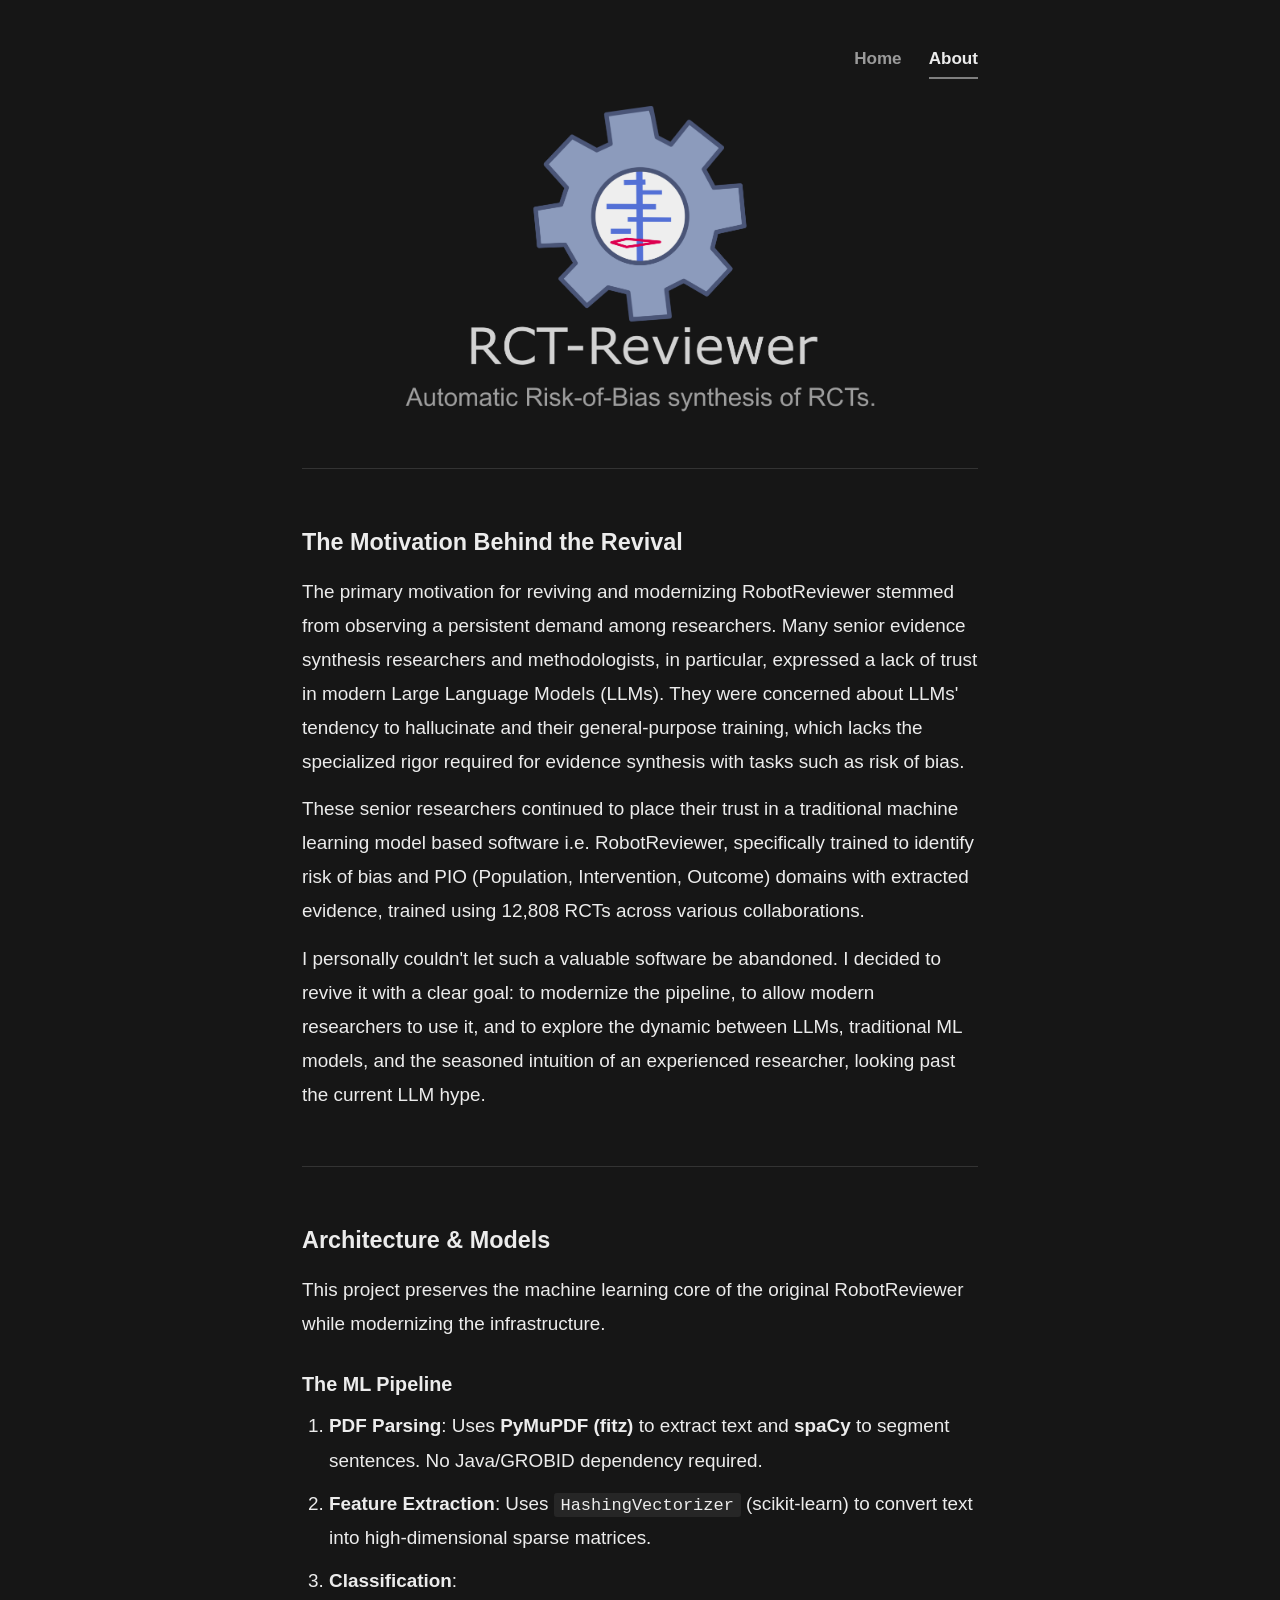
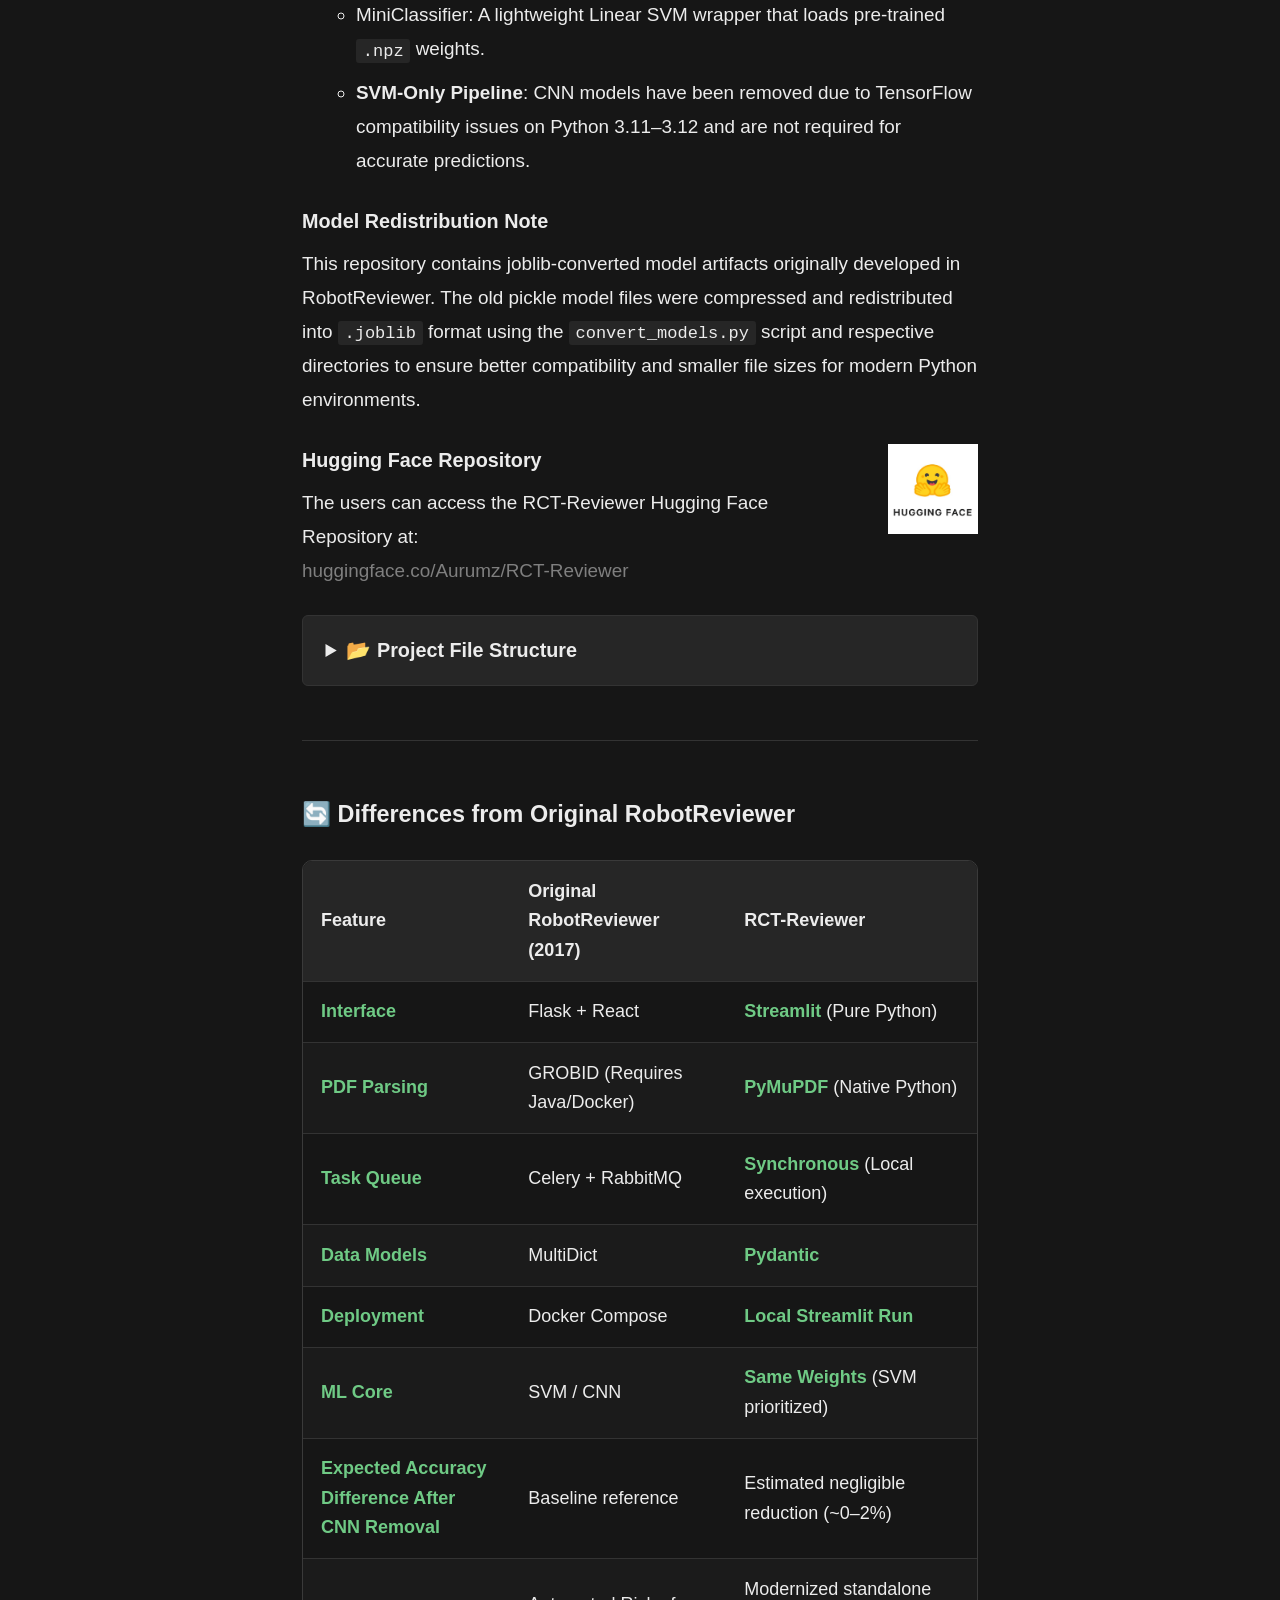
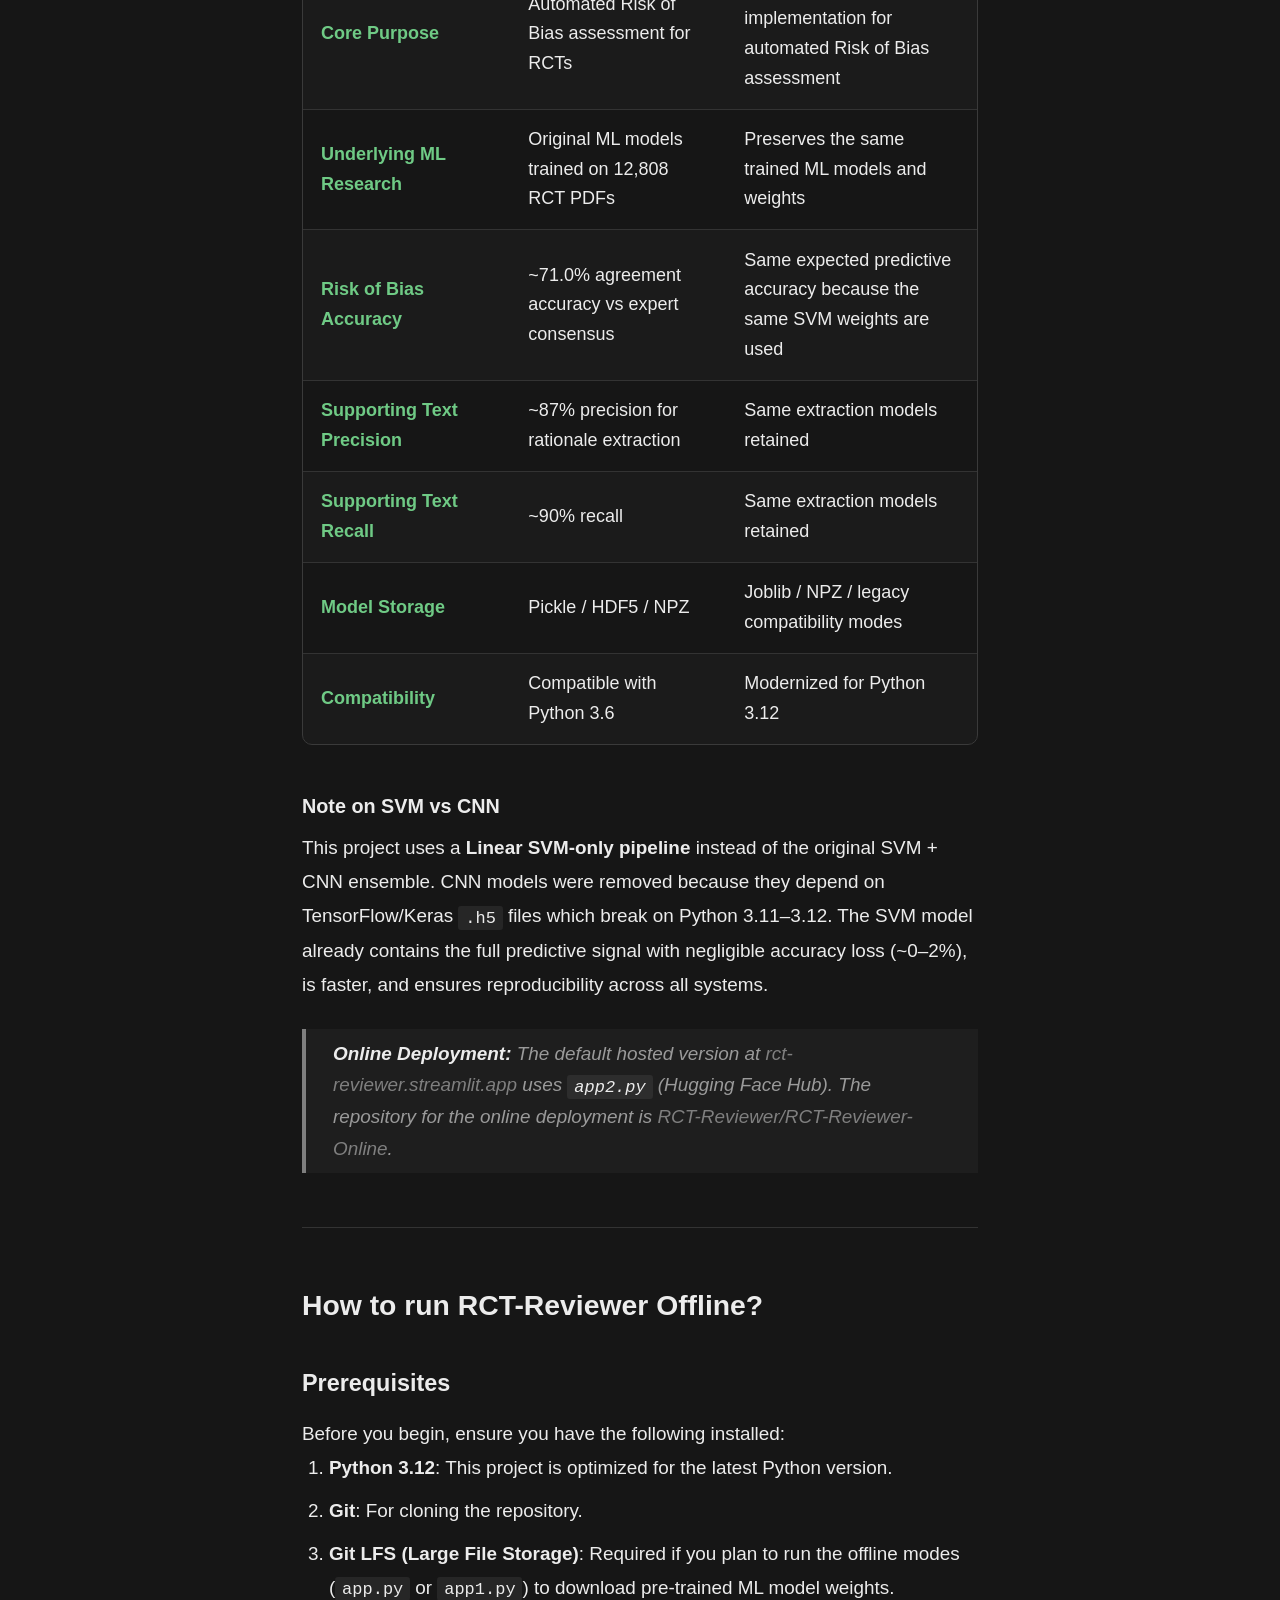
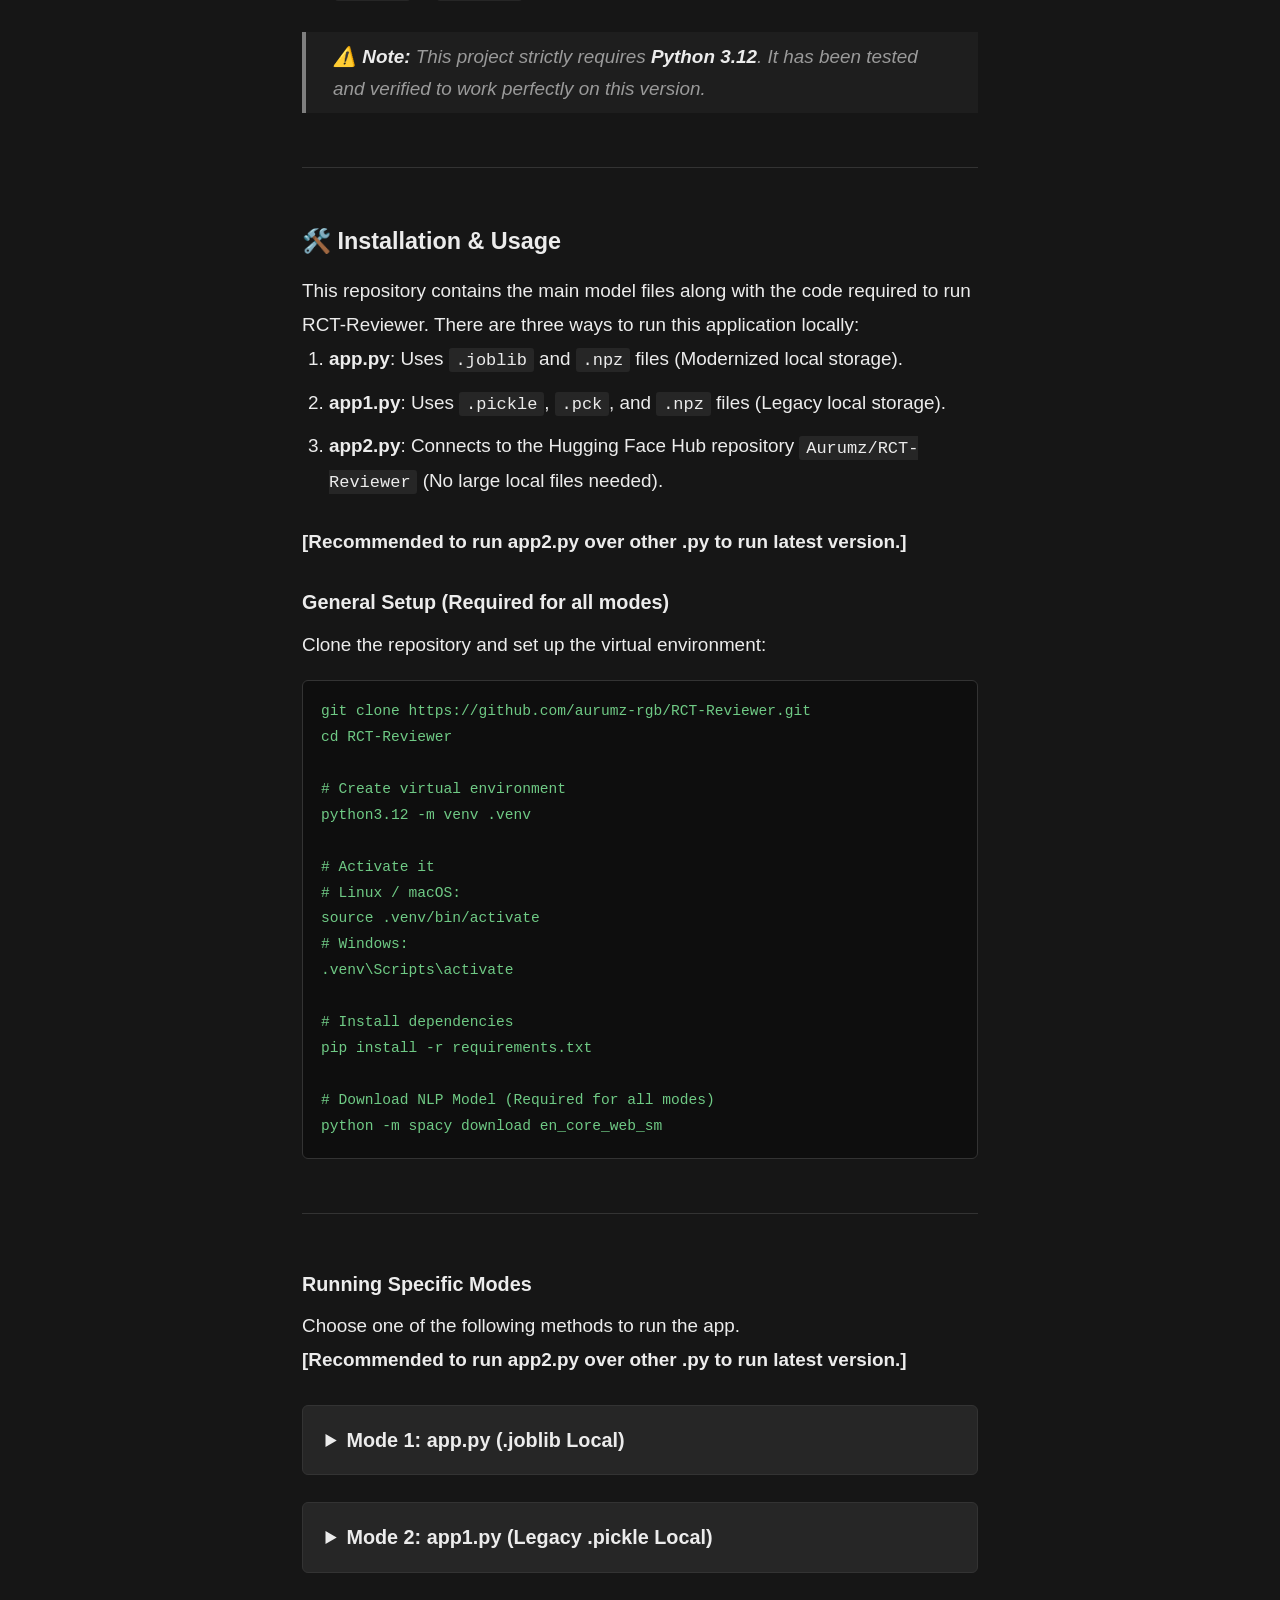
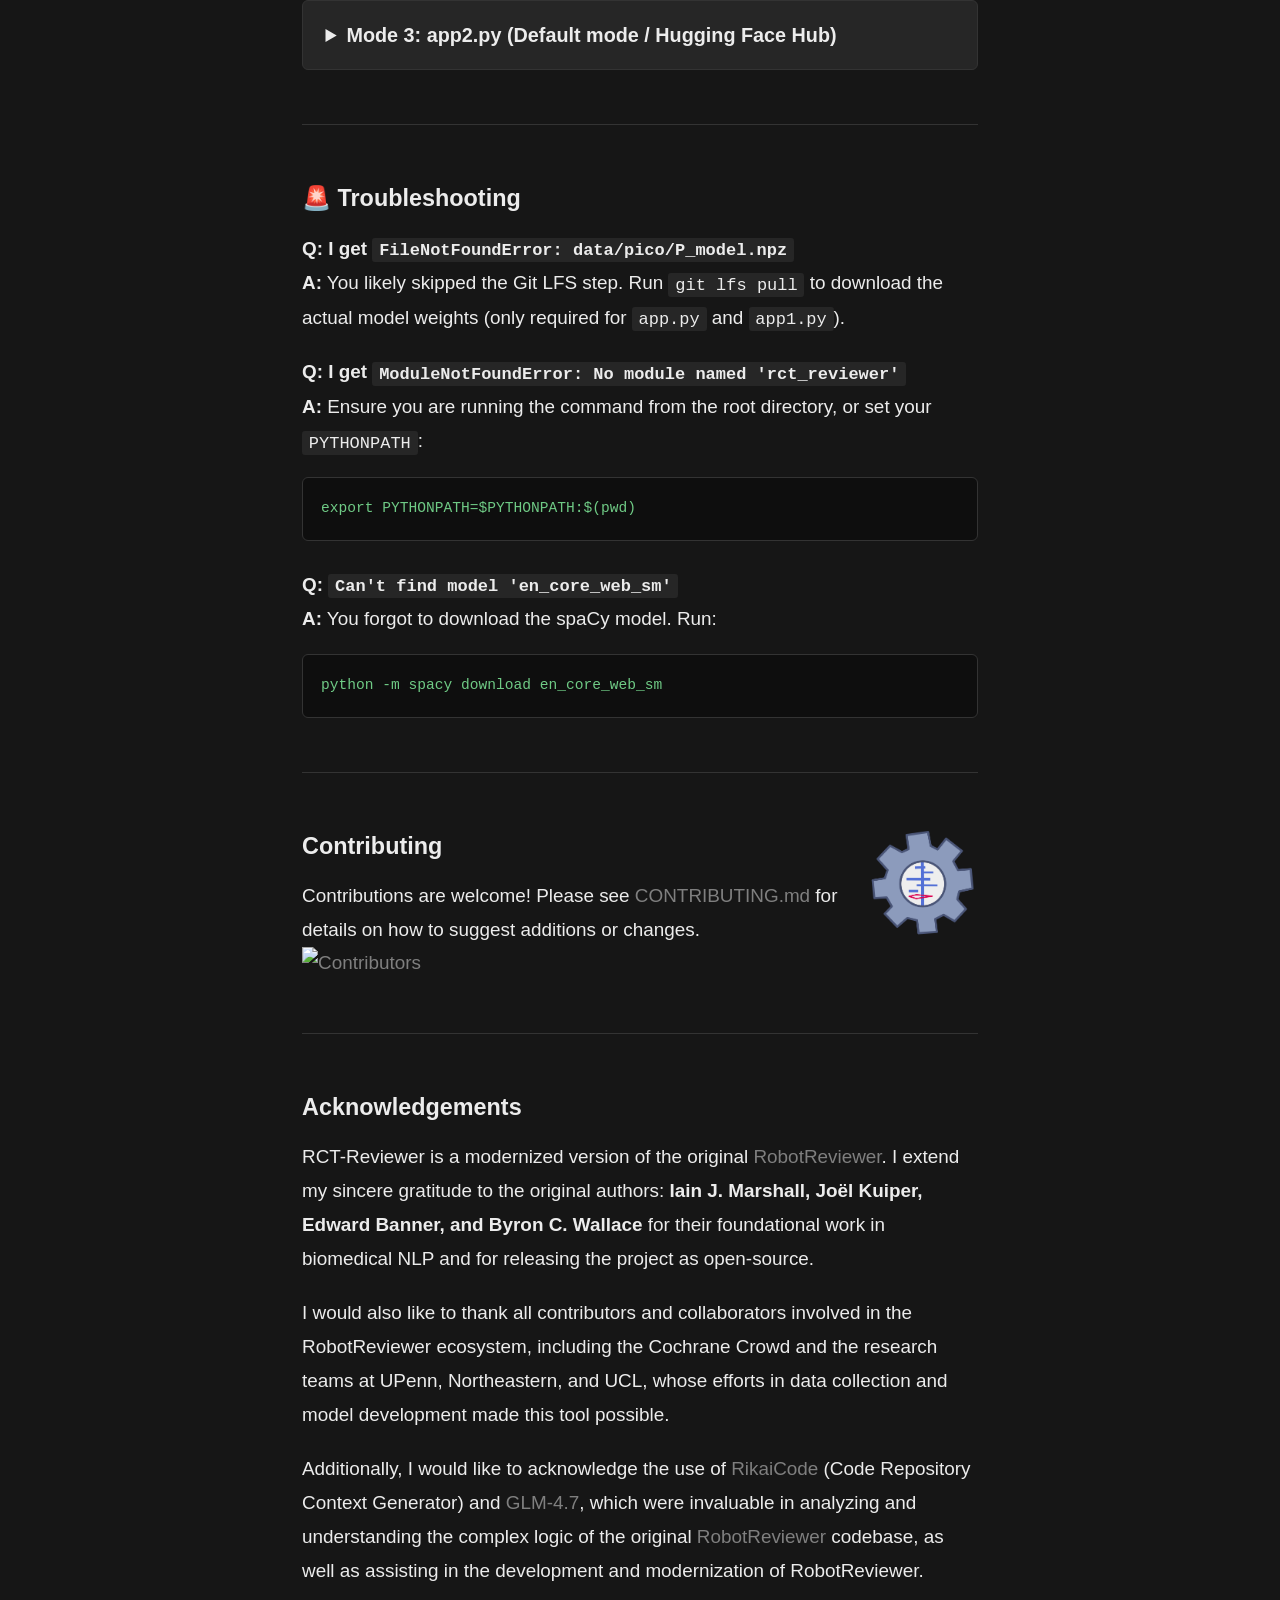
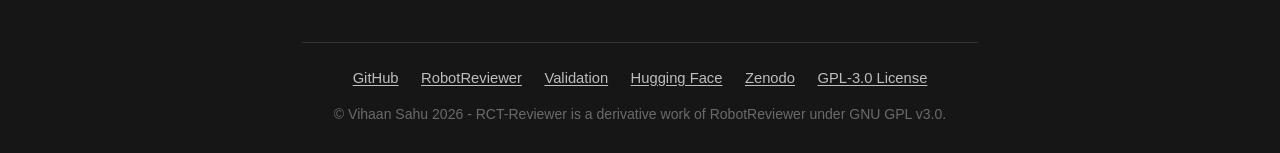
==== commit f40fd322: "adding validation stats" ====
--- a/about.html
+++ b/about.html
@@ -4,32 +4,35 @@
 <head>
     <meta charset="UTF-8">
     <meta name="viewport" content="width=device-width, initial-scale=1.0">
-    <title>RCT-Reviewer – Risk of Bias Assessment of RCTs</title>
+    <title>About RCT-Reviewer / ML Architecture for Risk of Bias</title>
     <meta name="description"
-        content="Modernized standalone version of RobotReviewer for automated Risk of Bias assessment of RCTs, trained on 12,808 clinical trials.">
+    content="Architecture of RCT-Reviewer, a modernized machine learning tool for automated Risk of Bias assessment. A structured ML alternative to hallucinating LLMs for systematic reviews.">
     <meta name="author" content="Vihaan Sahu">
     <meta name="robots" content="index, follow">
     <link rel="canonical" href="https://rct-reviewer.github.io/about">
 
     <meta property="og:type" content="website">
-    <meta property="og:title" content="RCT-Reviewer – Risk of Bias Assessment of RCTs">
-    <meta property="og:description"
-        content="Modernized standalone version of RobotReviewer for automated Risk of Bias assessment of RCTs.">
+<meta property="og:title" content="About RCT-Reviewer / Machine Learning Risk of Bias Architecture">
+<meta property="og:description"
+    content="Architecture of RCT-Reviewer, a modernized machine learning tool for automated Risk of Bias assessment. A structured ML alternative to LLMs.">
     <meta property="og:url" content="https://rct-reviewer.github.io/about">
-    <meta property="og:image" content="https://rct-reviewer.github.io/assets/banner1.png">
+        <meta property="og:image" content="https://rct-reviewer.github.io/assets/banner1.png">
+    <meta property="og:image:width" content="1200">
+    <meta property="og:image:height" content="630">
+    <meta property="og:image:alt" content="RCT-Reviewer automated risk of bias assessment banner">
 
     <meta name="twitter:card" content="summary_large_image">
-    <meta name="twitter:title" content="RCT-Reviewer – Risk of Bias Assessment of RCTs">
-    <meta name="twitter:description"
-        content="Modernized standalone version of RobotReviewer for automated Risk of Bias assessment of RCTs.">
-    <meta name="twitter:image" content="https://rct-reviewer.github.io/assets/banner1.png">
+<meta name="twitter:title" content="About RCT-Reviewer / Machine Learning Risk of Bias Architecture">
+<meta name="twitter:description"
+    content="Architecture of RCT-Reviewer, a modernized machine learning tool for automated Risk of Bias assessment. A structured ML alternative to LLMs.">
+    <meta name="twitter:image" content="https://rct-reviewer.github.io/assets/banner11.png">
 
     <script type="application/ld+json">
     {
         "@context": "https://schema.org",
         "@type": "WebApplication",
         "name": "RCT-Reviewer",
-        "description": "A modernized, standalone version of RobotReviewer for automated Risk of Bias assessment of Randomized Controlled Trials.",
+        "description": "A modernized, standalone machine learning version of RobotReviewer for automated Risk of Bias assessment of Randomized Controlled Trials.",
         "url": "https://rct-reviewer.github.io/",
         "applicationCategory": "ScienceApplication",
         "author": {
@@ -263,18 +266,20 @@
             </nav>
 
             <figure class="banner-figure banner-figure--hero">
-                <img src="assets/banner_transparent.png" alt="RCT-Reviewer — automated Risk of Bias assessment tool"
-                    title="RCT-Reviewer" width="730" height="340" class="banner-image" fetchpriority="high">
+<img src="assets/banner_transparent.png" alt="RCT-Reviewer Automated Machine Learning Tool for Systematic Reviews"
+    title="RCT-Reviewer" width="730" height="340" class="banner-image" fetchpriority="high">
             </figure>
         </header>
 
         <main id="main">
 
-            <section id="about-content" aria-labelledby="about-heading">
-
-                <hr class="divider" role="separator">
-
-                <h3>The Motivation Behind the Revival</h3>
+          <section id="about-content" aria-labelledby="about-heading">
+
+              <h1 id="about-heading" class="visually-hidden">About RCT-Reviewer: ML Risk of Bias Tool</h1>
+
+              <hr class="divider" role="separator">
+
+              <h3>The Motivation Behind the Revival</h3>
 
                 <p style="margin-bottom: 13px;">The primary motivation for reviving and modernizing RobotReviewer
                     stemmed from observing a persistent demand among researchers. Many senior evidence synthesis
@@ -327,7 +332,7 @@
                     smaller file sizes for modern Python environments.</p>
 
                 <div>
-                    <img src="assets/huggingface.png" width="90" align="right" alt="Hugging Face Logo" />
+                    <img src="assets/huggingface.png" width="90" align="right" alt="RCT-Reviewer Hugging Face Model Repository" />
                     <h4>Hugging Face Repository</h4>
                     <p>The users can access the RCT-Reviewer Hugging Face Repository at:<br>
                         <a href="https://huggingface.co/Aurumz/RCT-Reviewer" target="_blank"
@@ -605,7 +610,7 @@
                 <hr class="divider" role="separator">
 
                 <div>
-                    <img src="assets/main_logo_zoomed.png" width="110" align="right" alt="RCT Reviewer Logo" />
+                    <img src="assets/main_logo_zoomed.png" width="110" align="right" alt="RCT-Reviewer automated risk of bias logo" />
                     <h3>Contributing</h3>
                     <p>Contributions are welcome! Please see <a
                             href="https://github.com/aurumz-rgb/RCT-Reviewer/blob/master/CONTRIBUTING.md"
@@ -649,6 +654,7 @@
             <nav class="footer-links" aria-label="Footer navigation">
                 <a href="https://github.com/aurumz-rgb/RCT-Reviewer" target="_blank" rel="noopener">GitHub</a>
                 <a href="https://github.com/ijmarshall/robotreviewer" target="_blank" rel="noopener">RobotReviewer</a>
+                <a href="https://github.com/RCT-Reviewer/Validation" target="_blank" rel="noopener">Validation</a>
                 <a href="https://huggingface.co/Aurumz/RCT-Reviewer" target="_blank" rel="noopener">Hugging Face</a>
                 <a href="https://doi.org/10.5281/zenodo.20618338" target="_blank" rel="noopener">Zenodo</a>
                 <a href="https://www.gnu.org/licenses/gpl-3.0.en.html" target="_blank" rel="noopener">GPL-3.0
--- a/styles.css
+++ b/styles.css
@@ -29,6 +29,18 @@
     box-sizing: border-box;
 }
 
+.visually-hidden {
+    position: absolute;
+    width: 1px;
+    height: 1px;
+    padding: 0;
+    margin: -1px;
+    overflow: hidden;
+    clip: rect(0, 0, 0, 0);
+    white-space: nowrap;
+    border: 0;
+}
+
 html {
     font-size: 18px;
     -webkit-font-smoothing: antialiased;
@@ -679,4 +691,36 @@
     font-size: 0.92rem;
     line-height: 1.7;
     margin-bottom: 1.5rem;
+}
+
+.mirror-section {
+    text-align: center;
+    margin-top: 1.5rem;
+    margin-bottom: 1rem;
+}
+
+.mirror-text {
+    color: var(--text-muted);
+    font-size: 0.92rem;
+    margin-bottom: 0.75rem;
+}
+
+.youtube-link-container {
+    text-align: center;
+    margin-top: 1rem;
+}
+
+.youtube-link {
+    display: inline-flex;
+    align-items: center;
+    gap: 0.5rem;
+    text-decoration: none;
+    color: var(--text-muted);
+    font-size: 0.9rem;
+    font-weight: 500;
+    transition: color var(--duration) var(--ease);
+}
+
+.youtube-link:hover {
+    color: var(--text);
 }
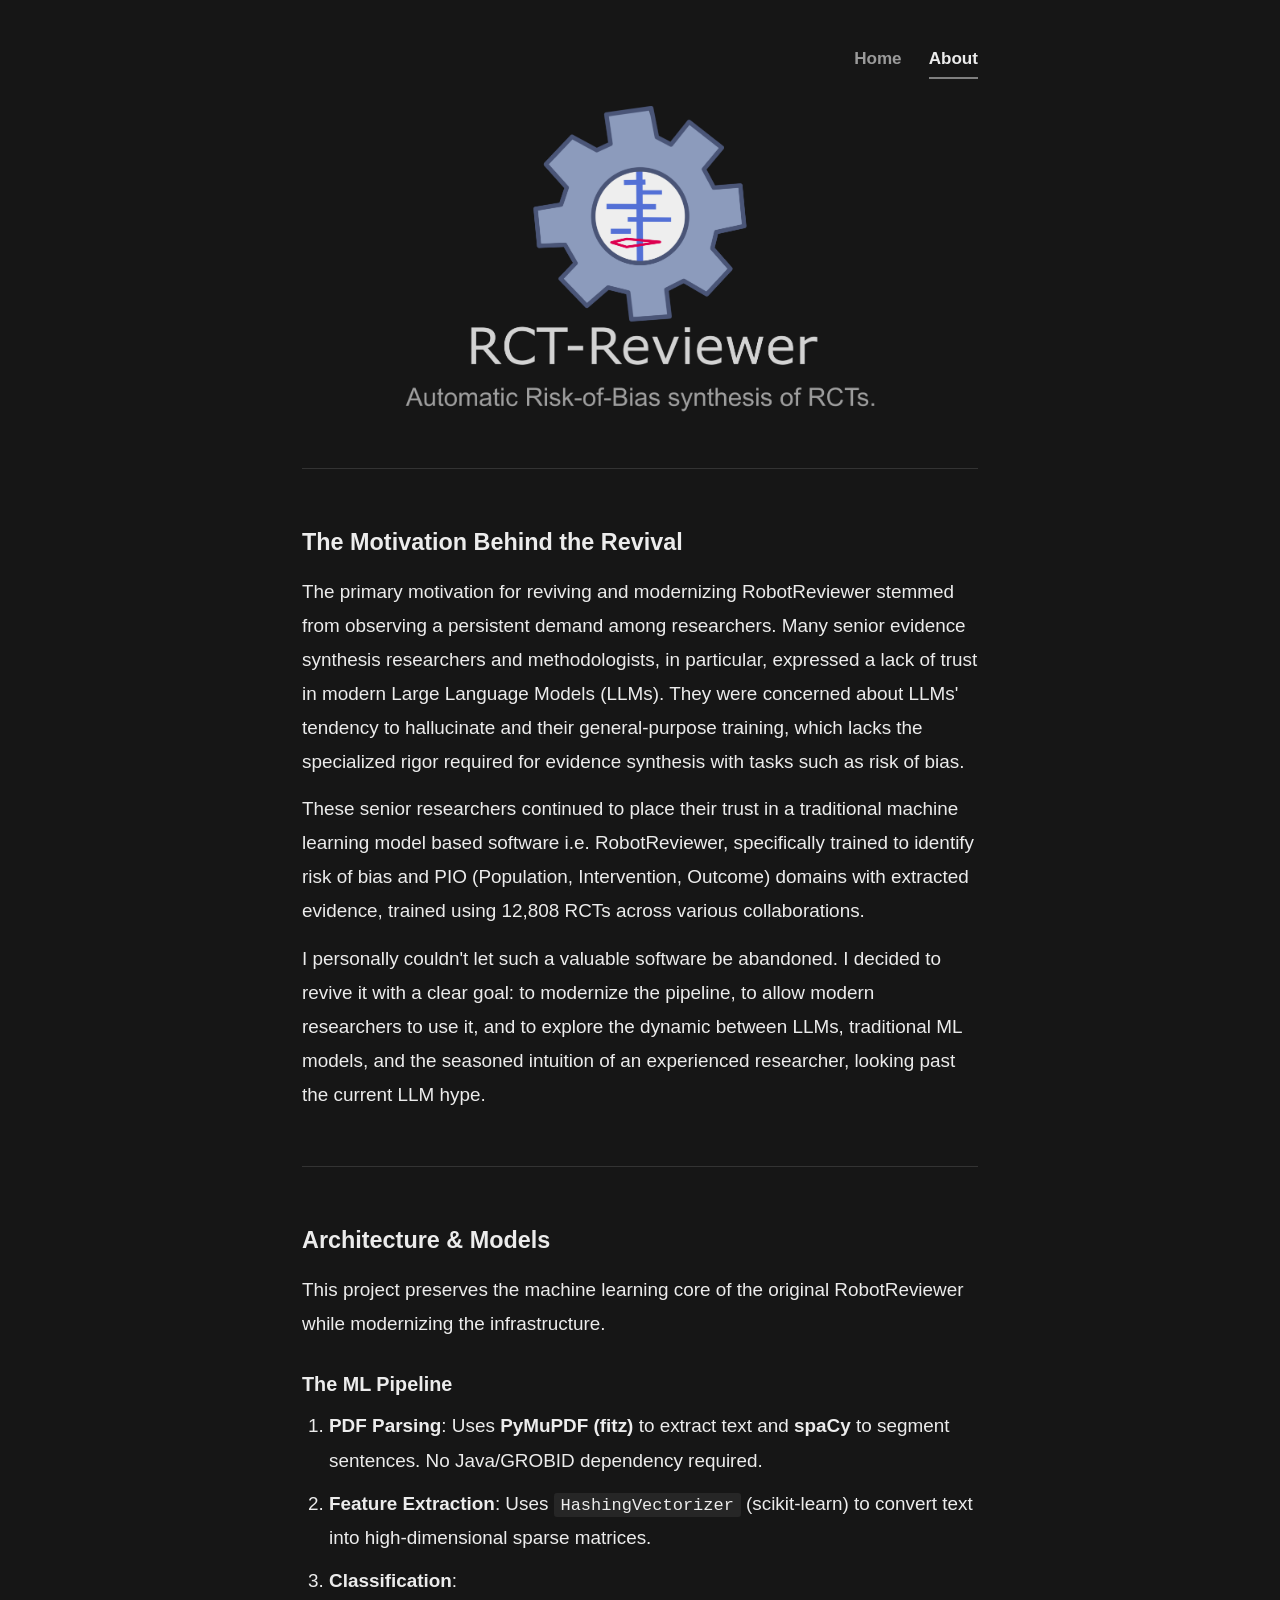
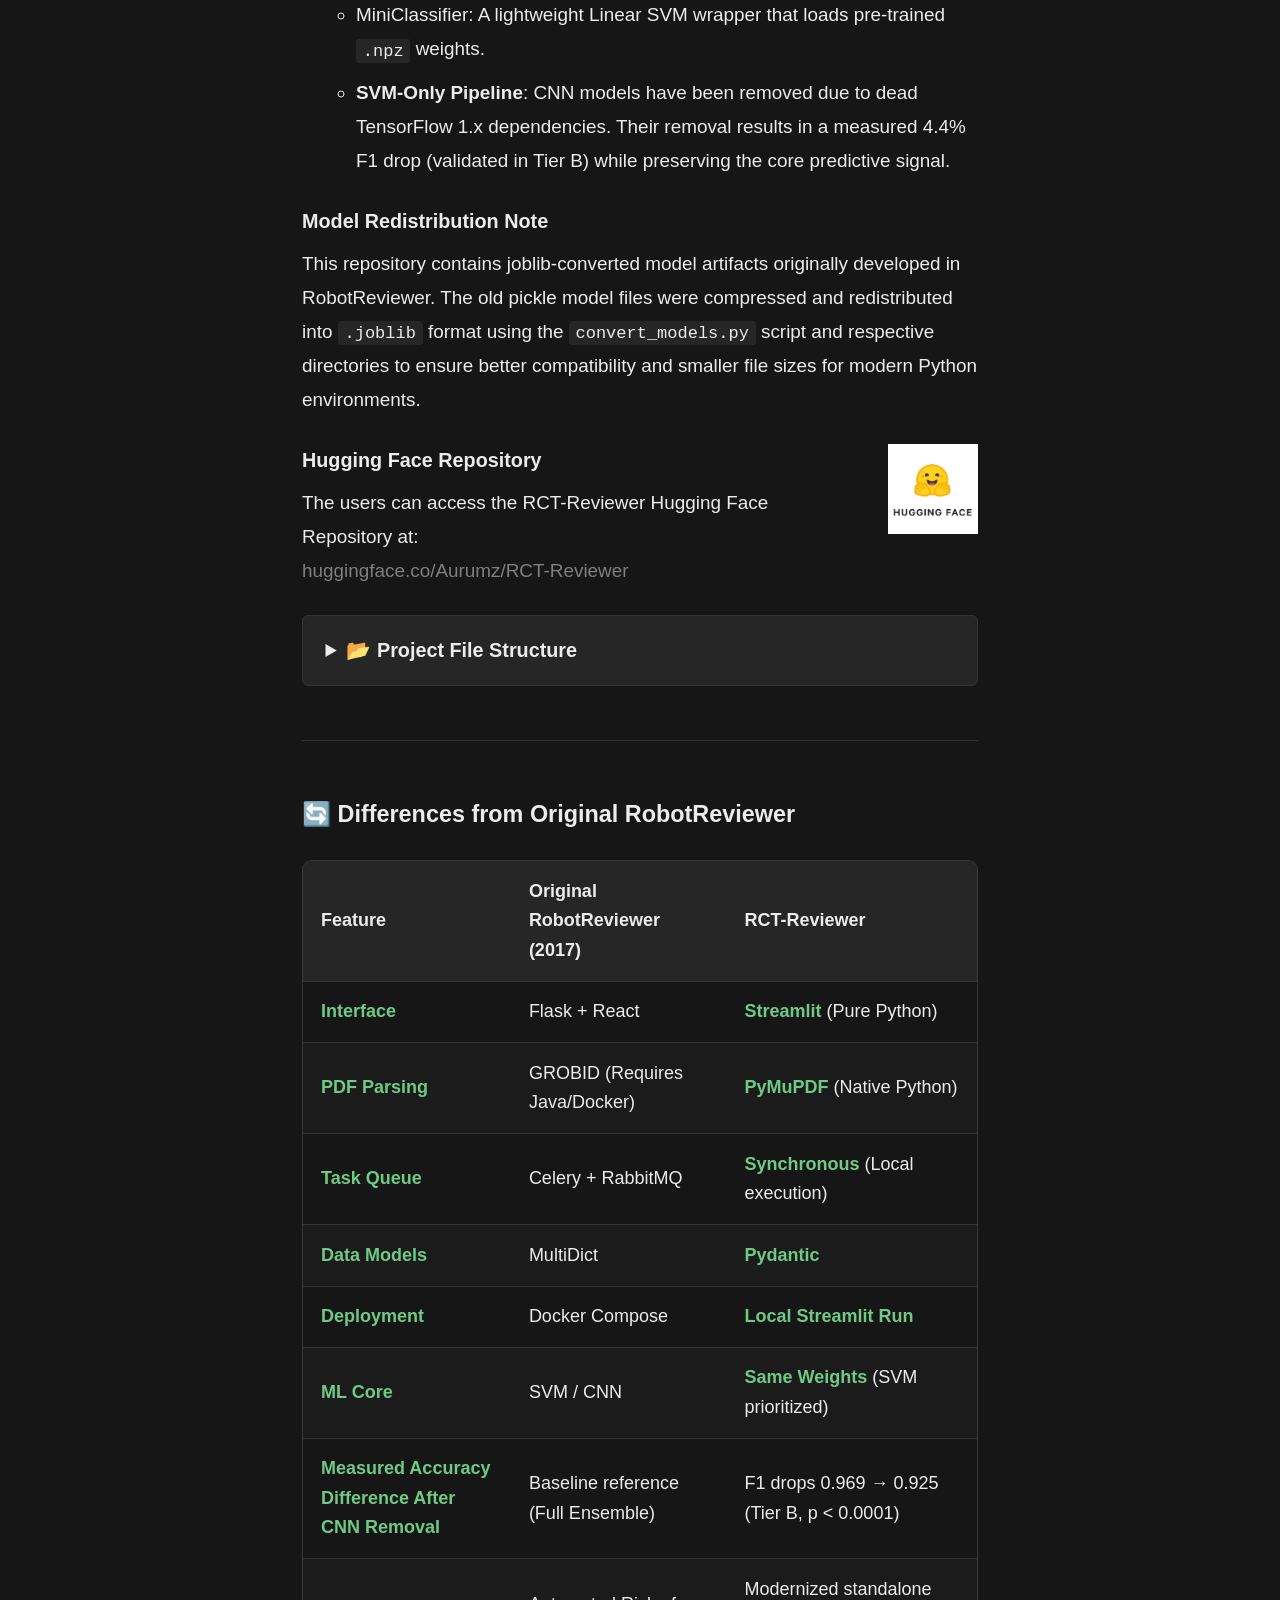
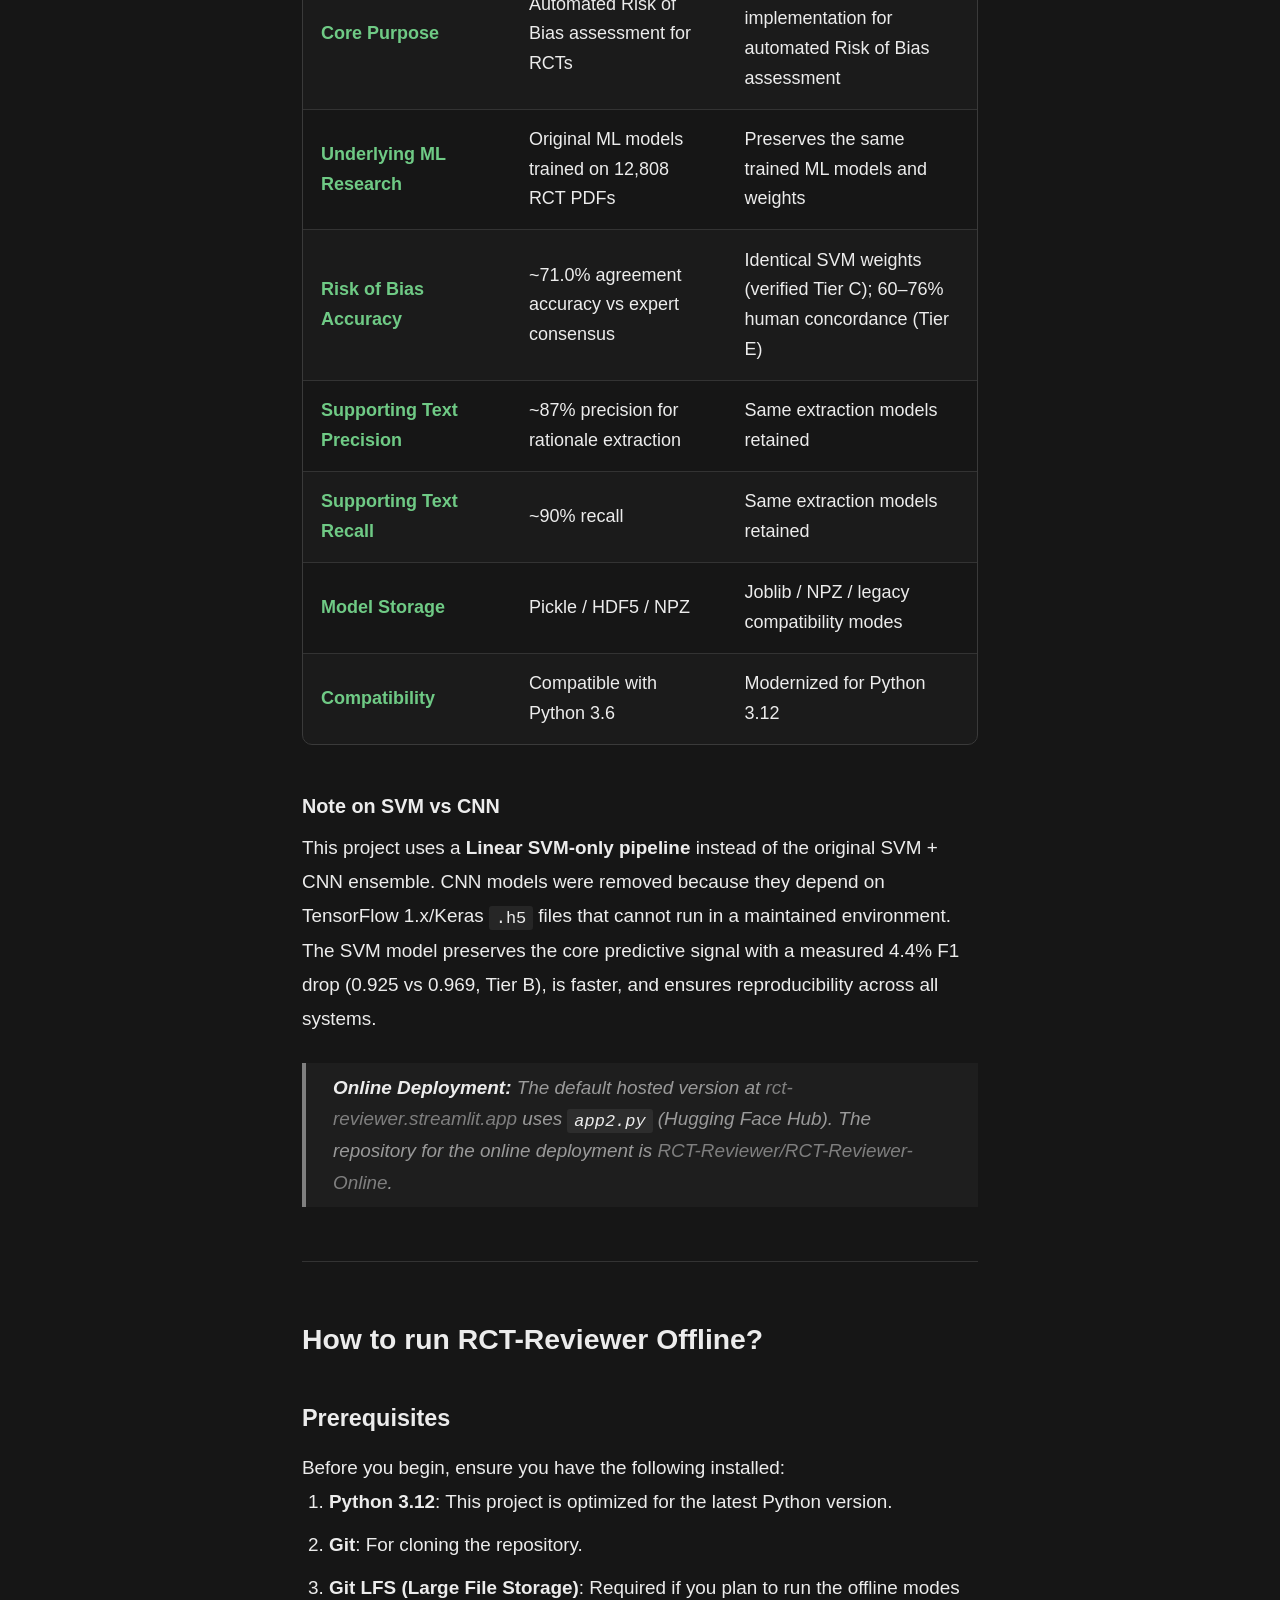
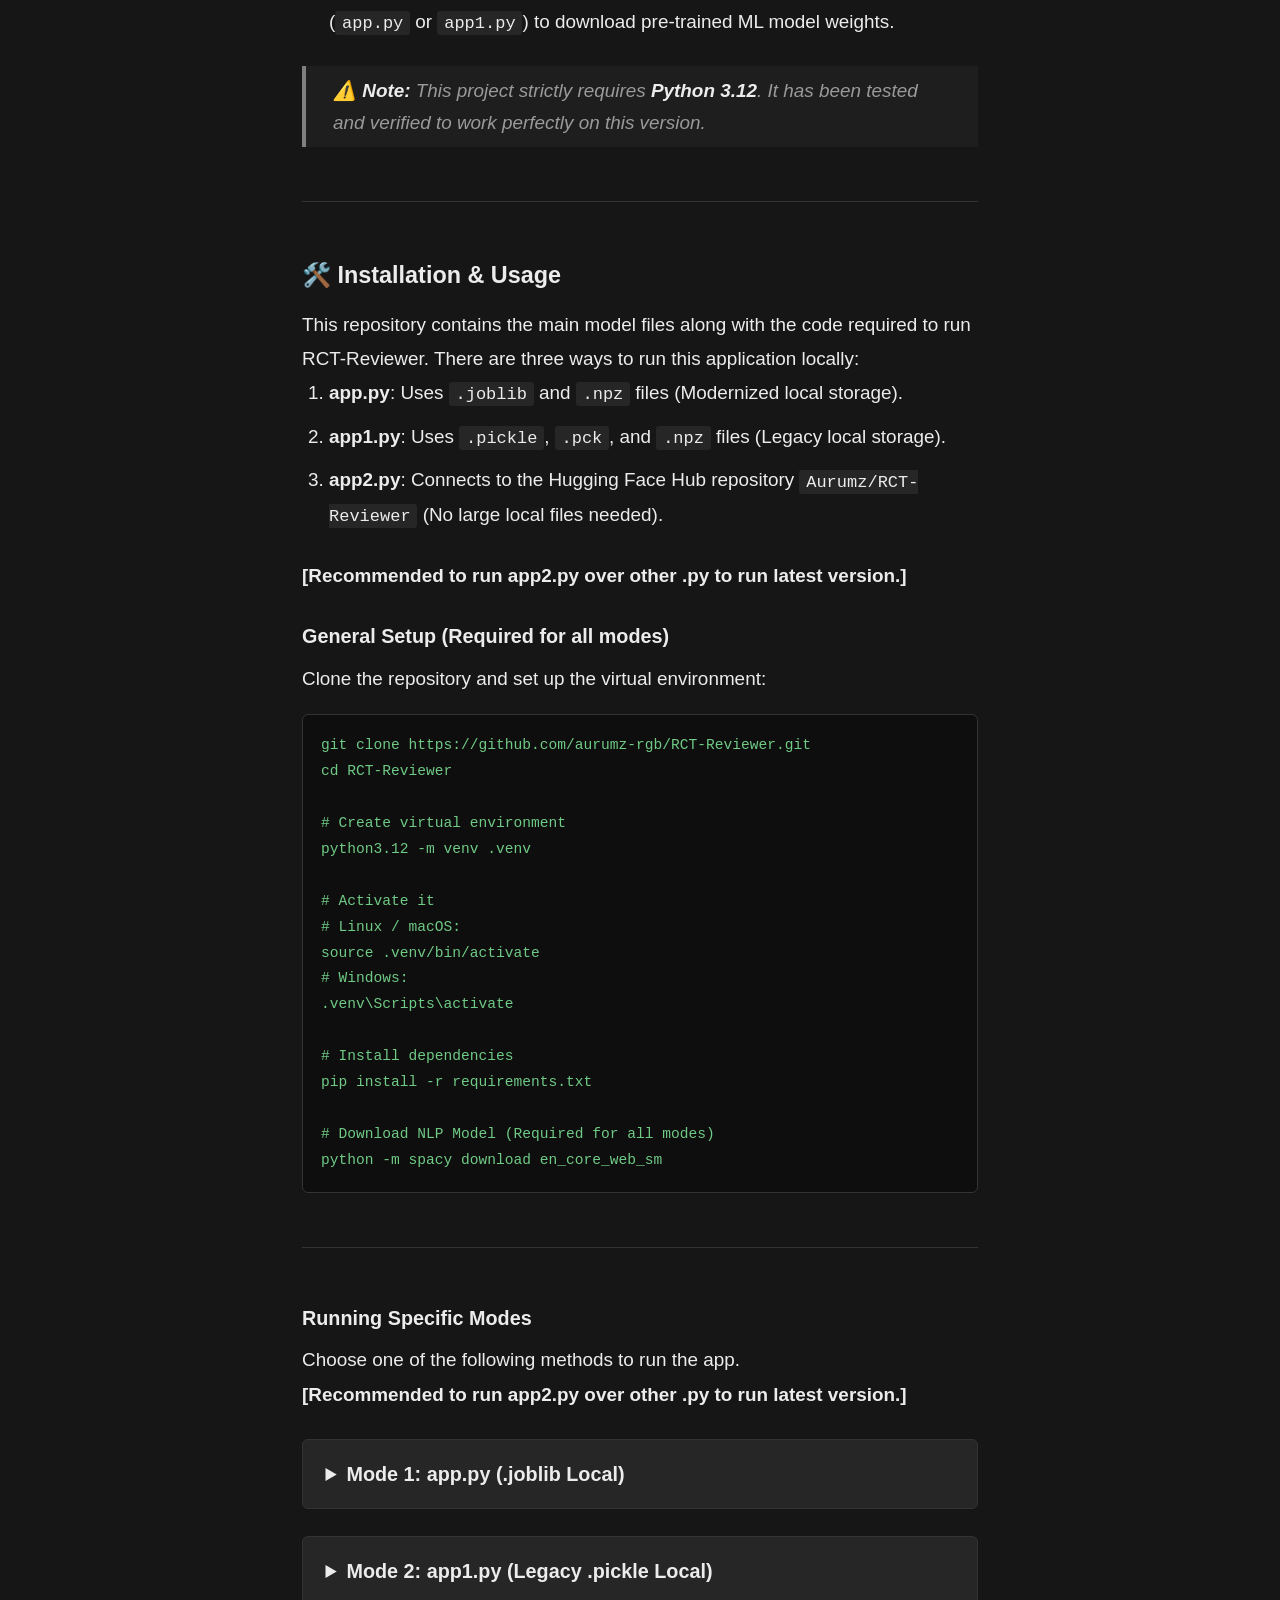
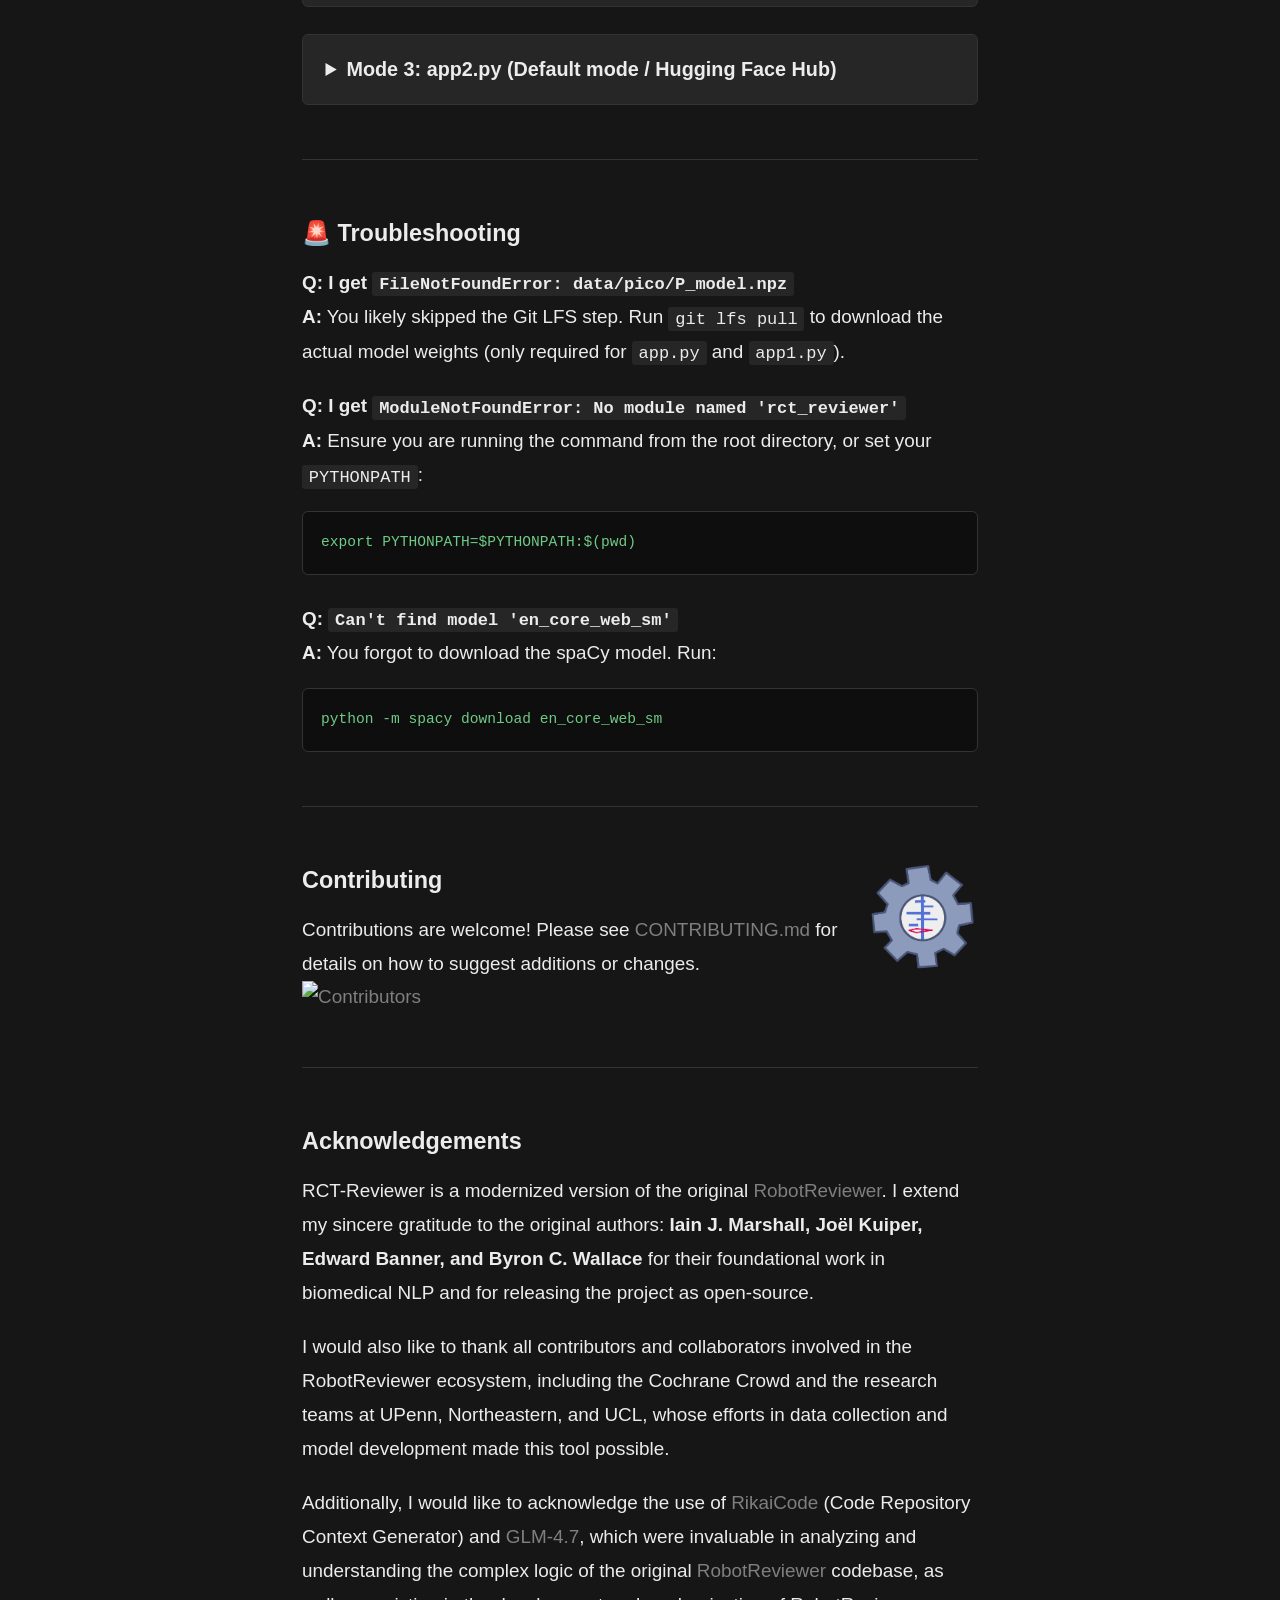
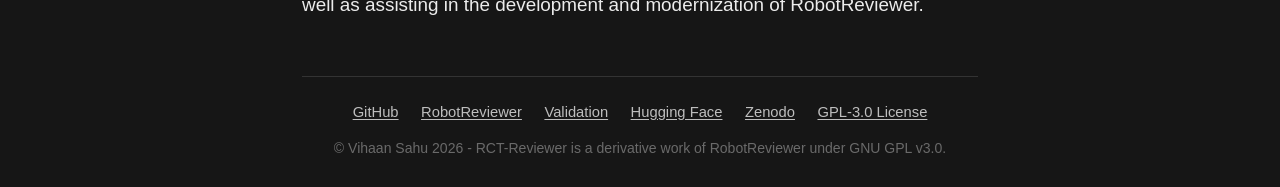
==== commit 2f5c1e75: "updating validation details" ====
--- a/about.html
+++ b/about.html
@@ -318,8 +318,9 @@
                         <ul>
                             <li>MiniClassifier: A lightweight Linear SVM wrapper that loads pre-trained
                                 <code>.npz</code> weights.</li>
-                            <li><strong>SVM-Only Pipeline</strong>: CNN models have been removed due to TensorFlow
-                                compatibility issues on Python 3.11–3.12 and are not required for accurate predictions.
+                            <li><strong>SVM-Only Pipeline</strong>: CNN models have been removed due to dead
+                                TensorFlow 1.x dependencies. Their removal results in a measured 4.4% F1 drop
+                                (validated in Tier B) while preserving the core predictive signal.
                             </li>
                         </ul>
                     </li>
@@ -438,9 +439,9 @@
                                 <td><strong>Same Weights</strong> (SVM prioritized)</td>
                             </tr>
                             <tr>
-                                <td><strong>Expected Accuracy Difference After CNN Removal</strong></td>
-                                <td>Baseline reference</td>
-                                <td>Estimated negligible reduction (~0–2%)</td>
+                                <td><strong>Measured Accuracy Difference After CNN Removal</strong></td>
+                                <td>Baseline reference (Full Ensemble)</td>
+                                <td>F1 drops 0.969 → 0.925 (Tier B, p &lt; 0.0001)</td>
                             </tr>
                             <tr>
                                 <td><strong>Core Purpose</strong></td>
@@ -455,7 +456,7 @@
                             <tr>
                                 <td><strong>Risk of Bias Accuracy</strong></td>
                                 <td>~71.0% agreement accuracy vs expert consensus</td>
-                                <td>Same expected predictive accuracy because the same SVM weights are used</td>
+                                <td>Identical SVM weights (verified Tier C); 60–76% human concordance (Tier E)</td>
                             </tr>
                             <tr>
                                 <td><strong>Supporting Text Precision</strong></td>
@@ -483,9 +484,9 @@
 
                 <h4>Note on SVM vs CNN</h4>
                 <p>This project uses a <strong>Linear SVM-only pipeline</strong> instead of the original SVM + CNN
-                    ensemble. CNN models were removed because they depend on TensorFlow/Keras <code>.h5</code> files
-                    which break on Python 3.11–3.12. The SVM model already contains the full predictive signal with
-                    negligible accuracy loss (~0–2%), is faster, and ensures reproducibility across all systems.</p>
+                    ensemble. CNN models were removed because they depend on TensorFlow 1.x/Keras <code>.h5</code> files
+                    that cannot run in a maintained environment. The SVM model preserves the core predictive signal with a
+                    measured 4.4% F1 drop (0.925 vs 0.969, Tier B), is faster, and ensures reproducibility across all systems.</p>
 
                 <blockquote>
                     <strong>Online Deployment:</strong> The default hosted version at <a
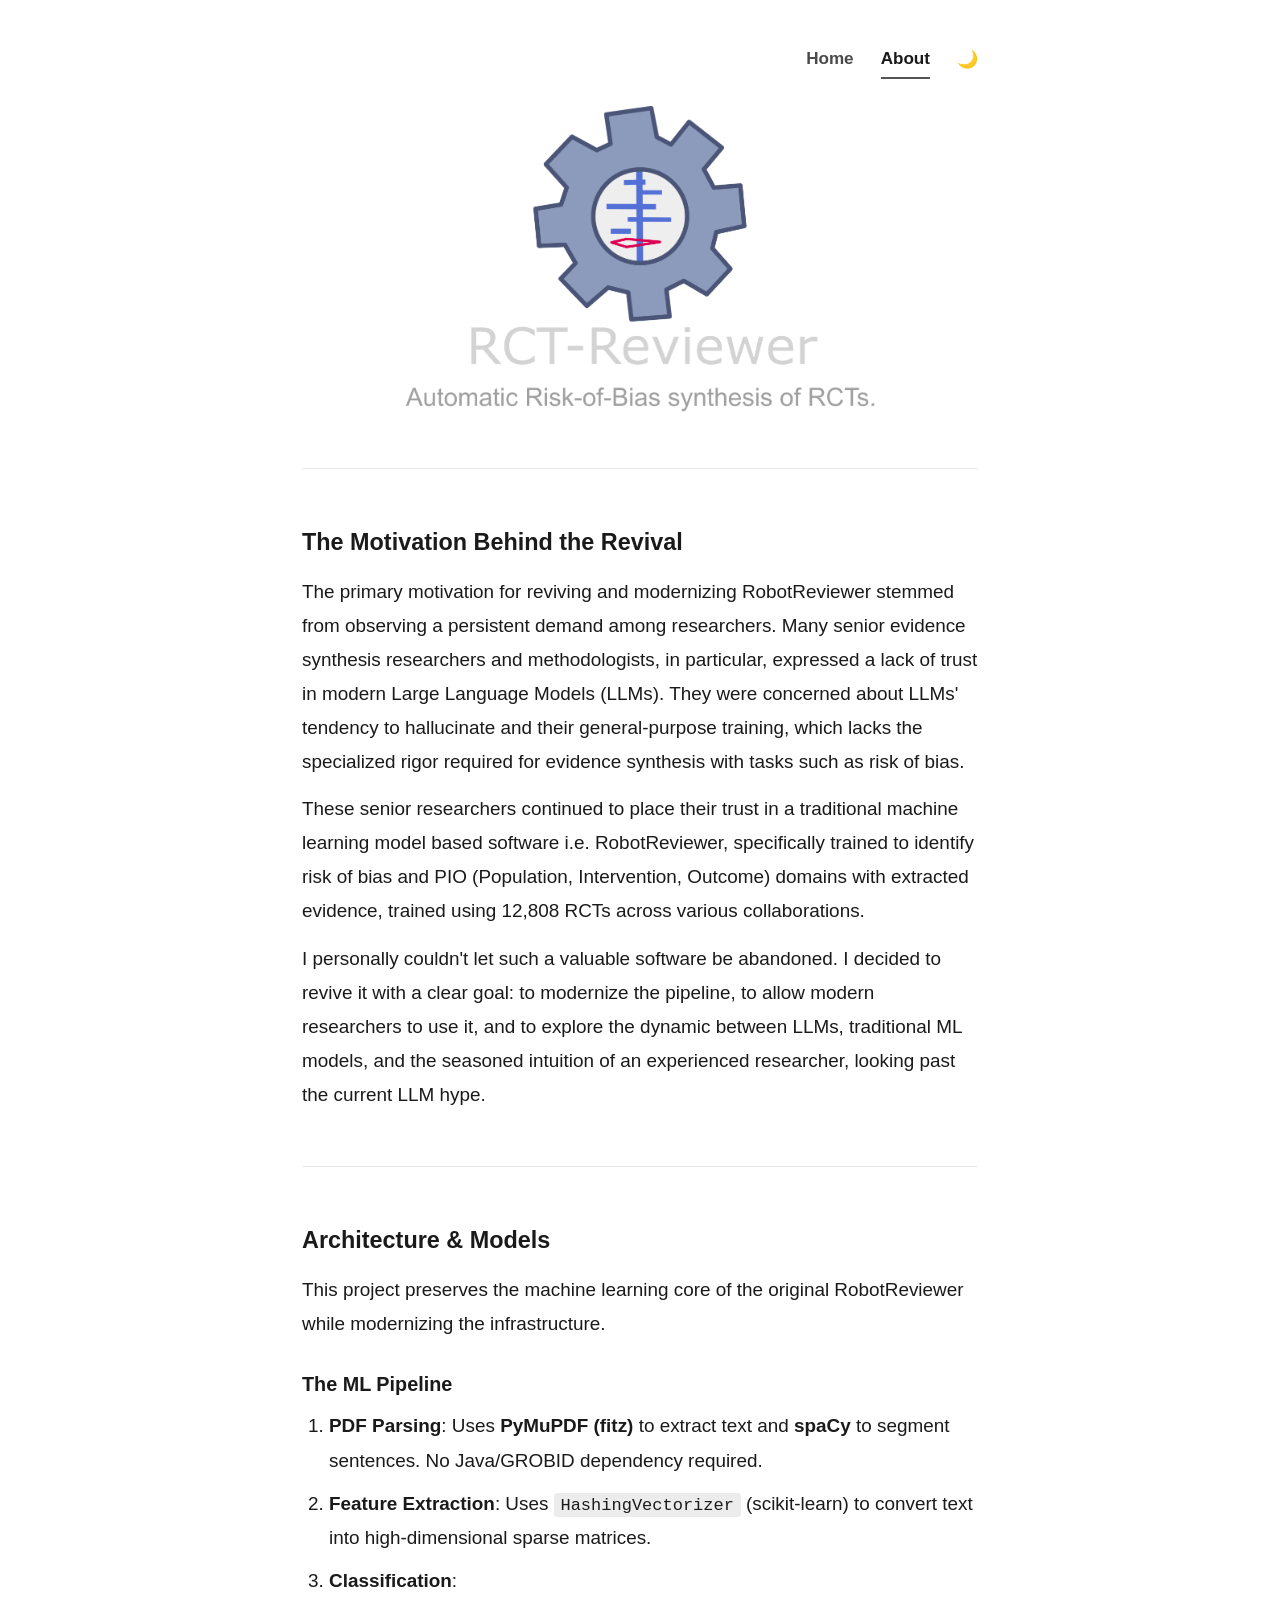
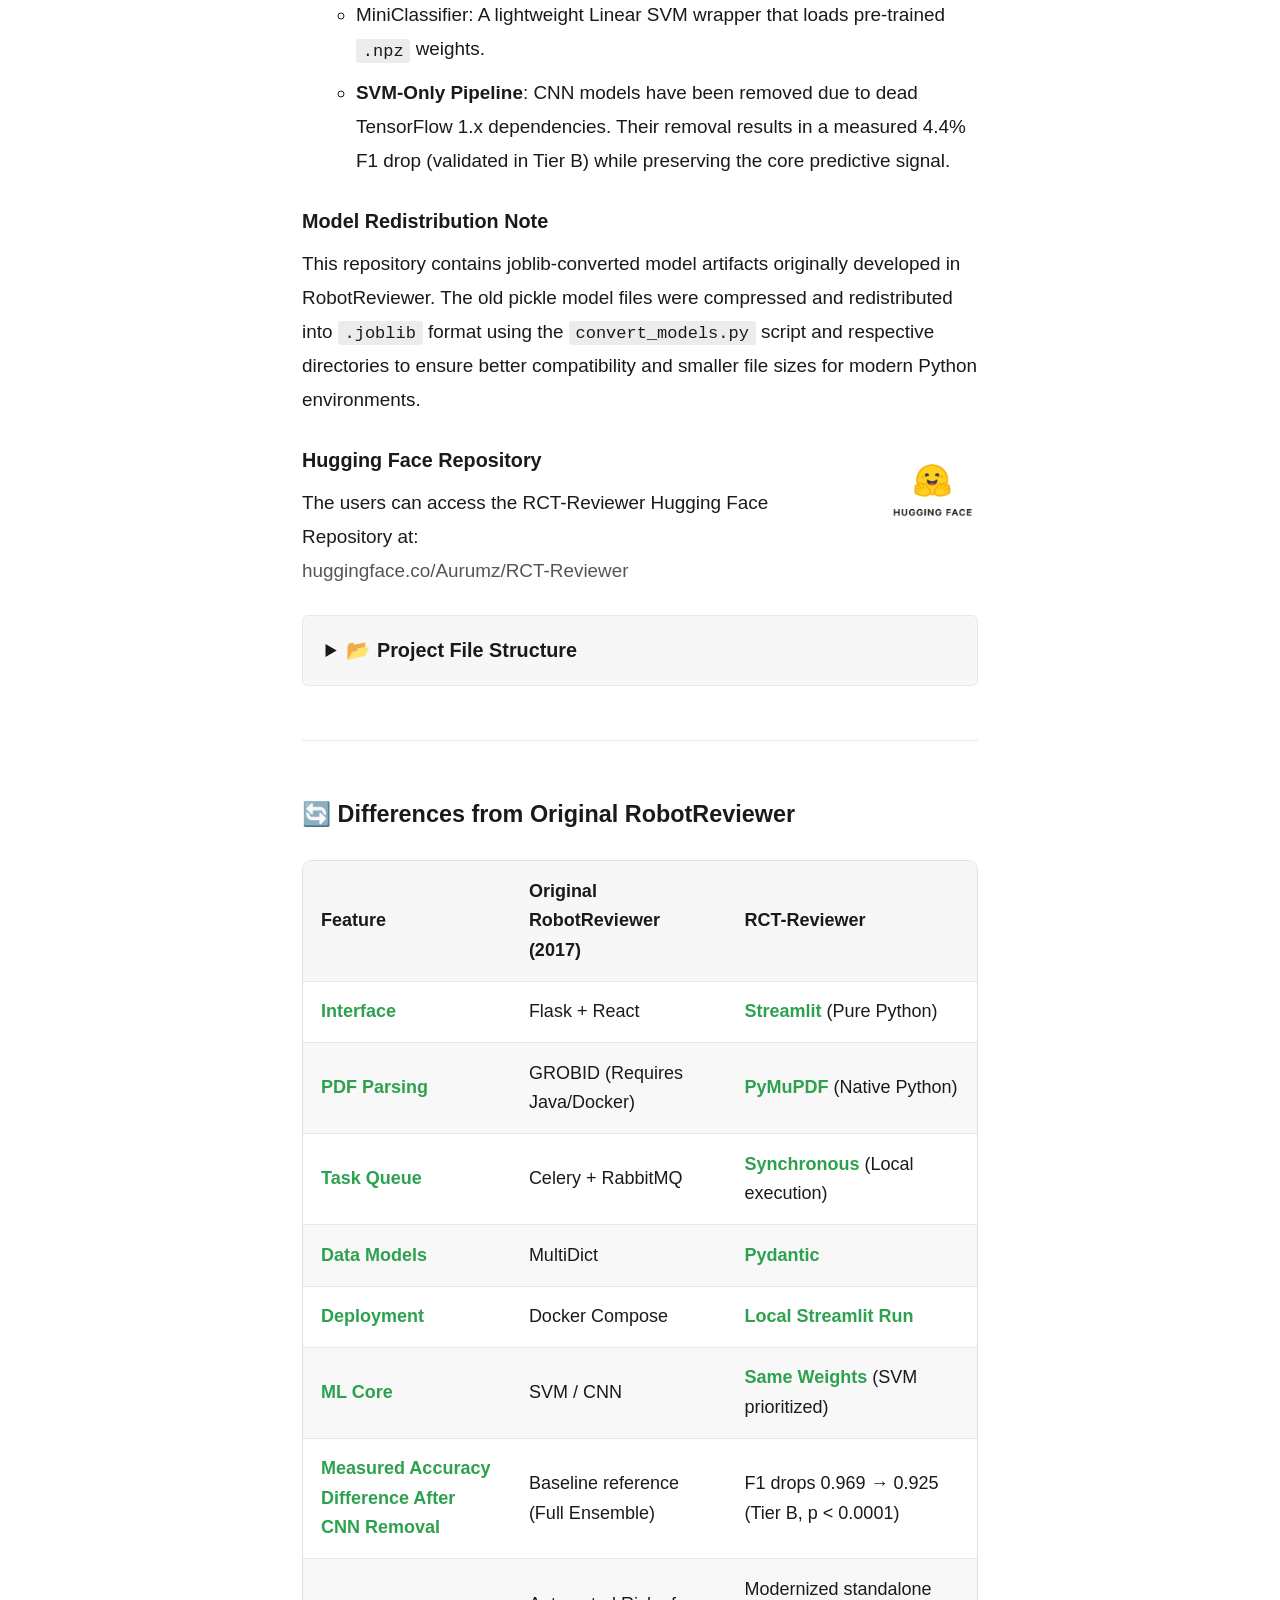
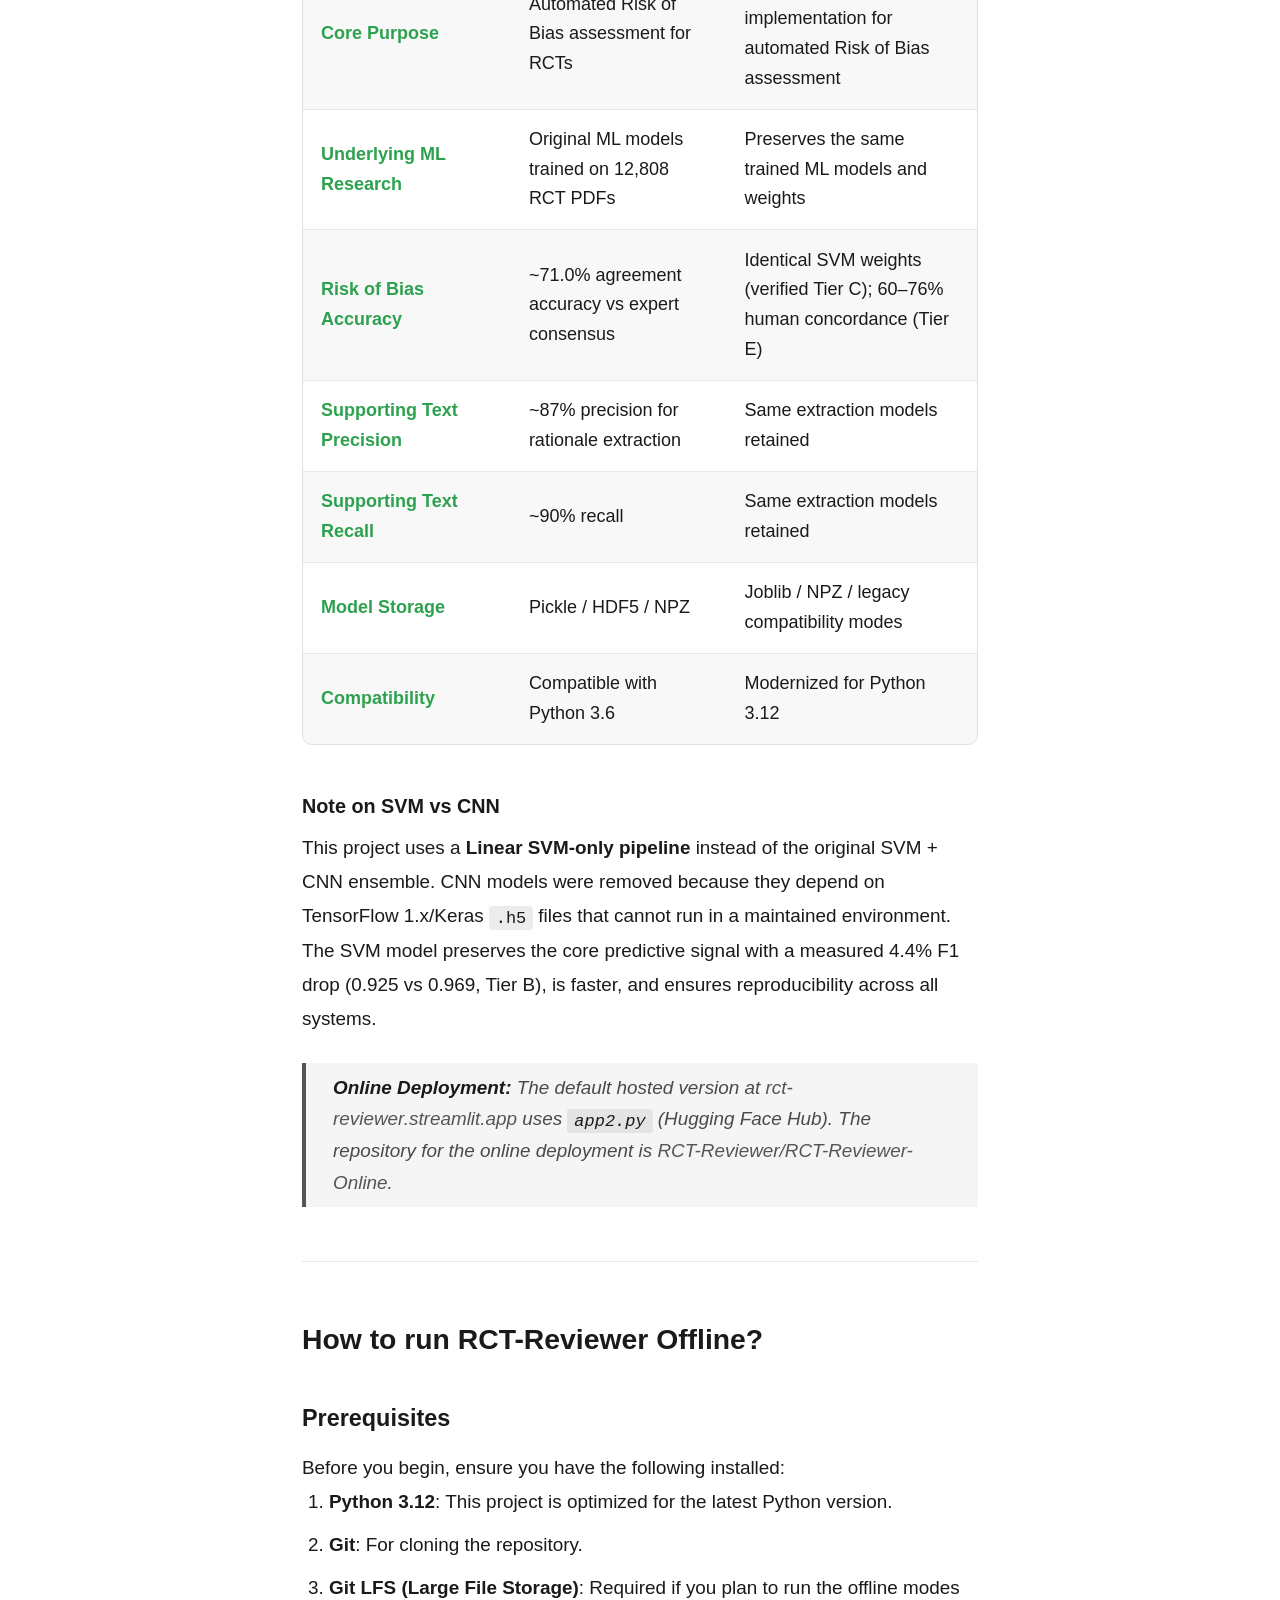
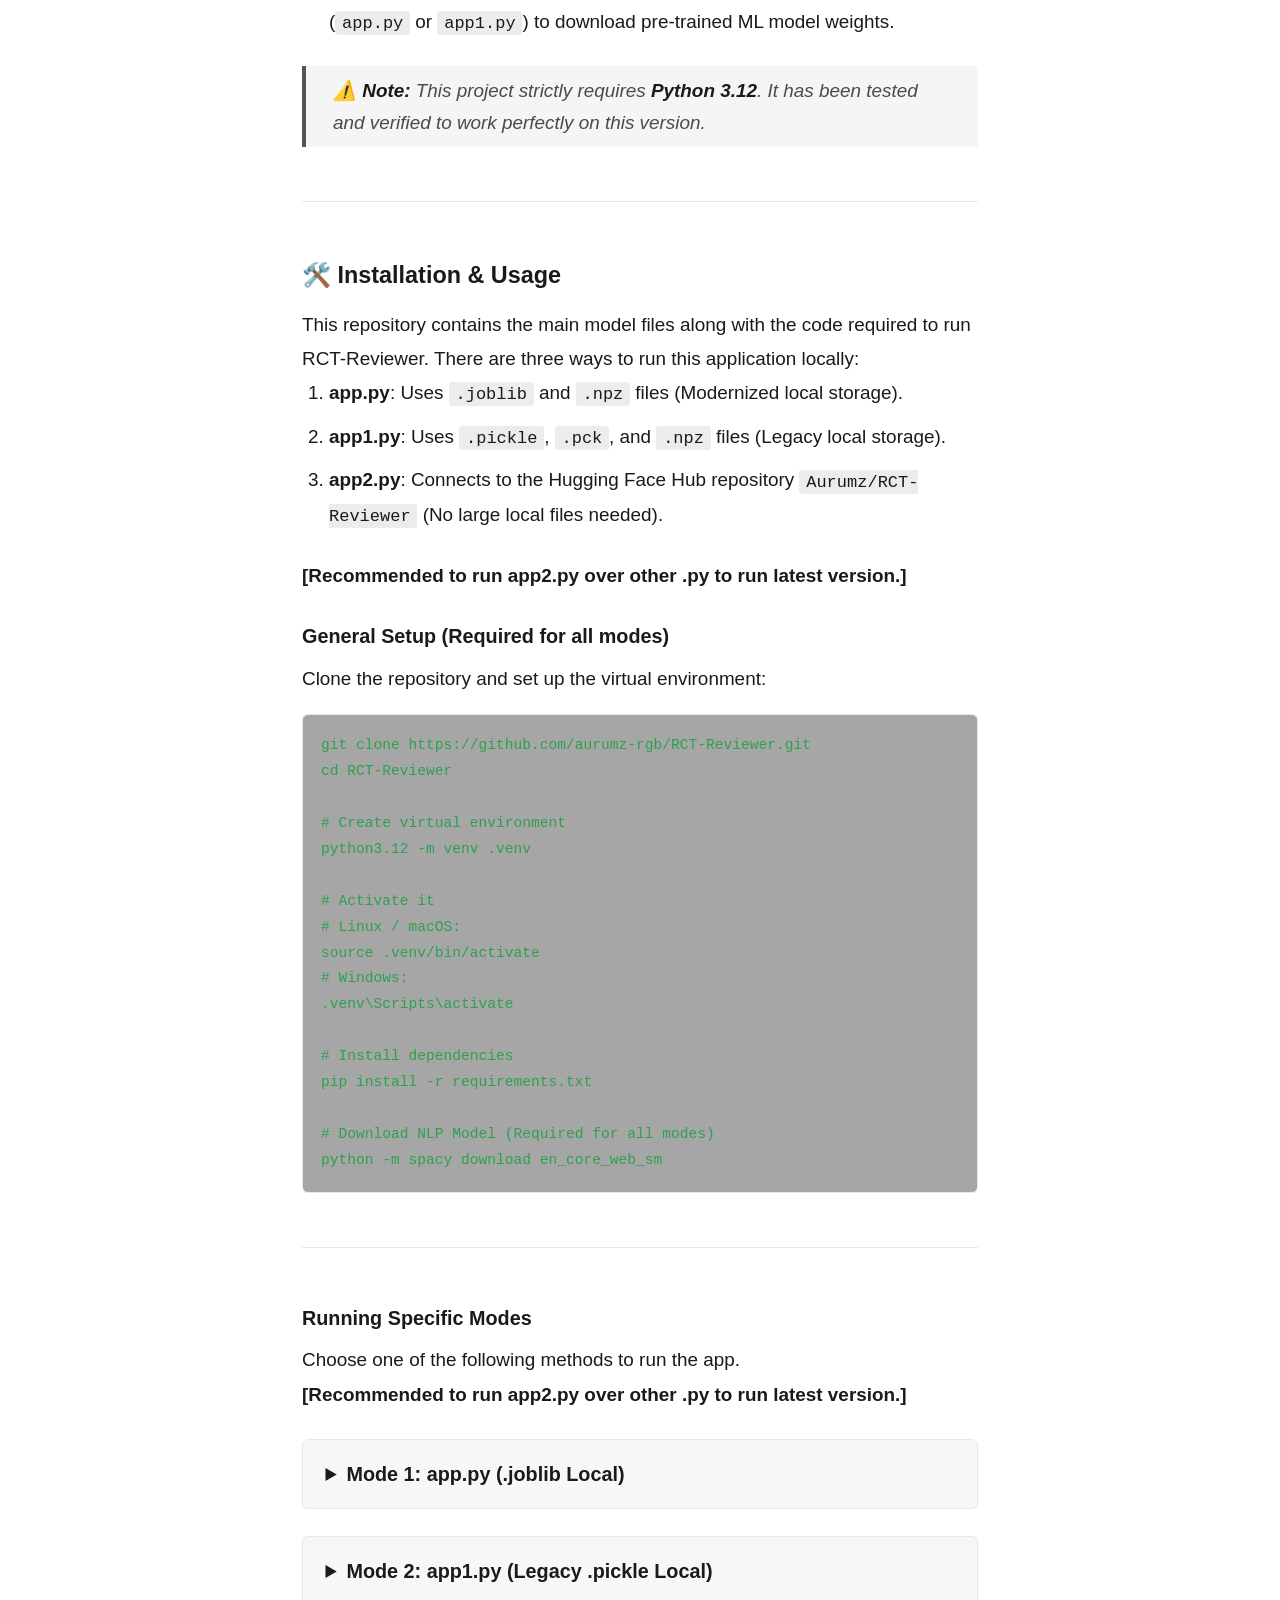
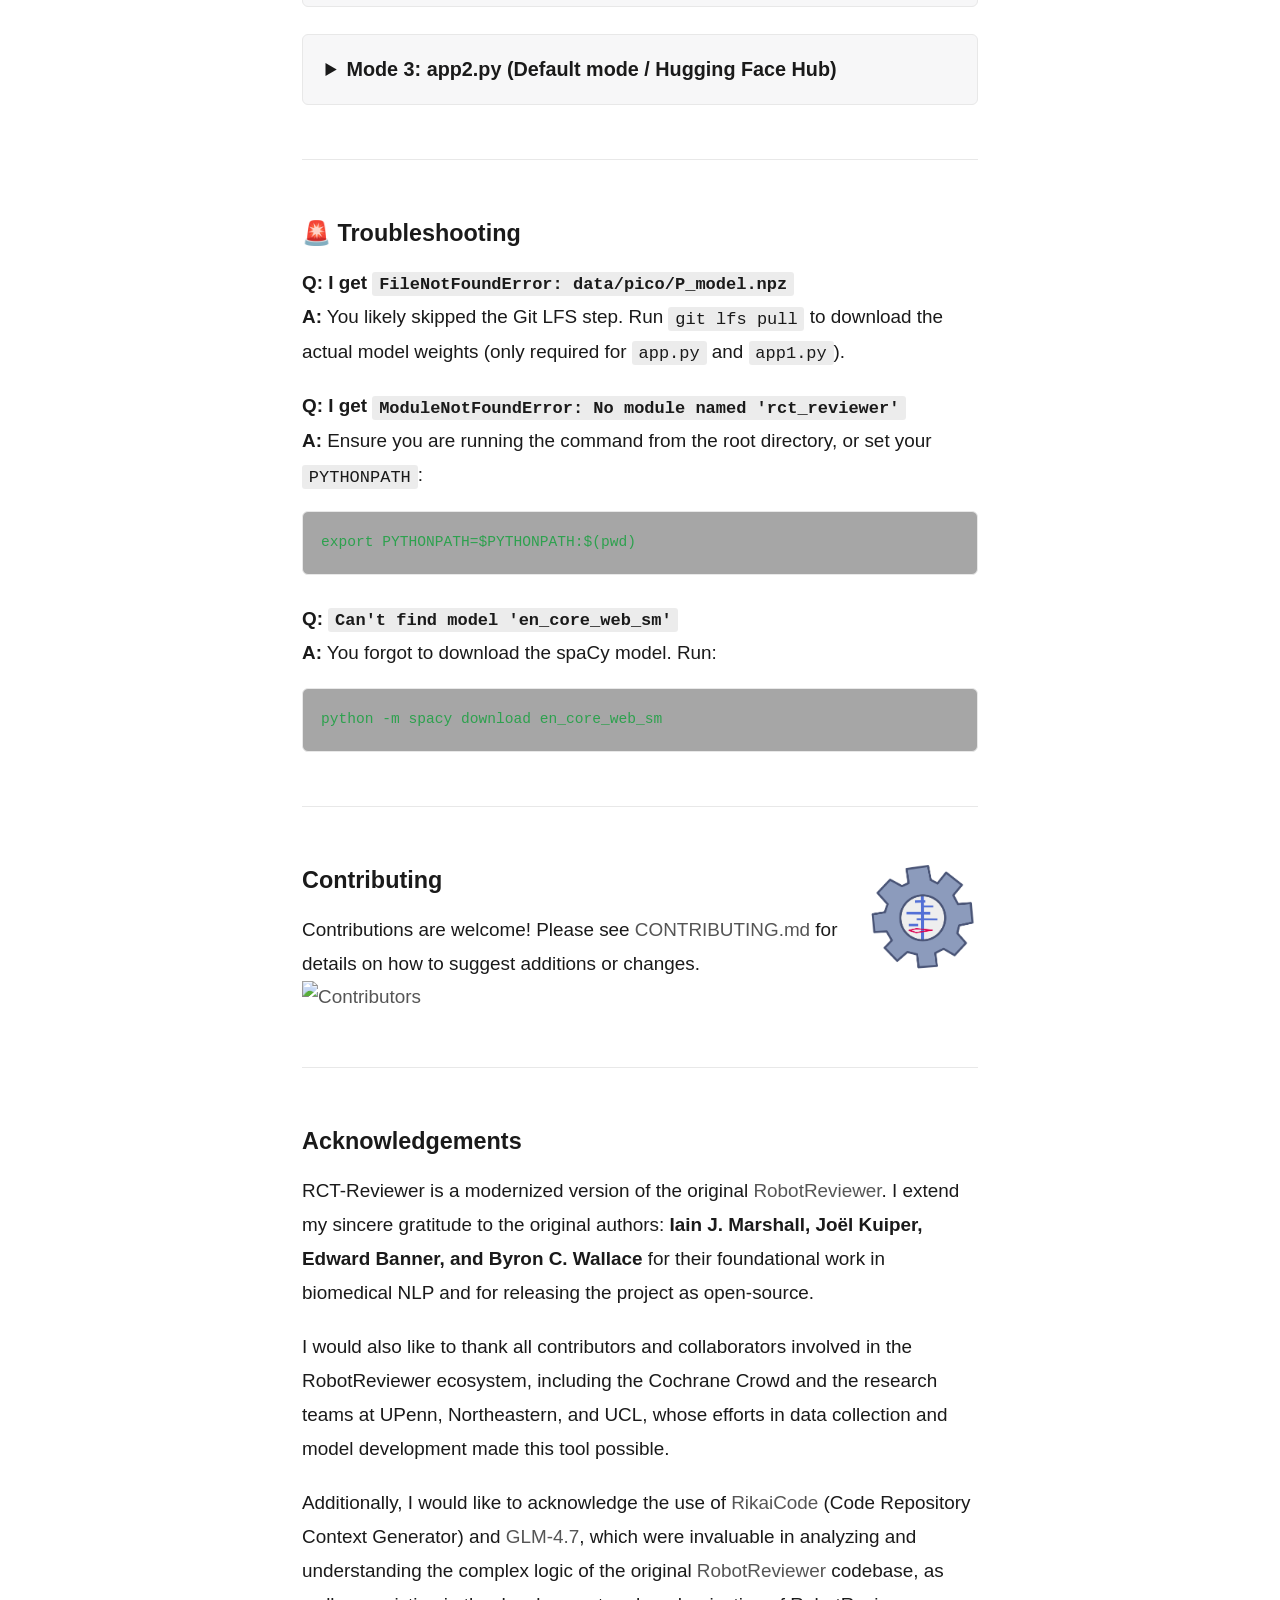
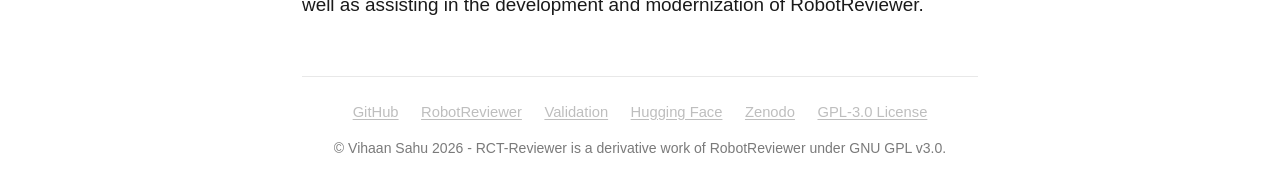
==== commit 249fc4a9: "adding light mdoe, keeping it as default, removing colour green" ====
--- a/about.html
+++ b/about.html
@@ -89,6 +89,14 @@
     <link rel="icon" type="image/x-icon" href="assets/favicon.ico">
     <link rel="apple-touch-icon" href="assets/banner1.png">
     <link rel="manifest" href="/site.webmanifest">
+        <script>
+        (function() {
+            const theme = localStorage.getItem('theme');
+            if (theme === 'dark') {
+                document.documentElement.setAttribute('data-theme', 'dark');
+            }
+        })();
+    </script>
     <link rel="stylesheet" href="styles.css">
 
     <style>
@@ -263,6 +271,7 @@
             <nav class="top-nav" aria-label="Primary navigation">
                 <a href="index.html" class="top-nav__link">Home</a>
                 <a href="about.html" class="top-nav__link" aria-current="page">About</a>
+                <button id="theme-toggle" class="top-nav__link" aria-label="Toggle dark mode">🌙</button>
             </nav>
 
             <figure class="banner-figure banner-figure--hero">
--- a/styles.css
+++ b/styles.css
@@ -1,4 +1,29 @@
 :root {
+
+    --primary: #555555;
+    --primary-hover: #333333;
+    --primary-active: #666666;
+    --bg: #ffffff;
+    --bg-secondary: #f7f7f8;
+    --bg-tertiary: #f0f0f1;
+    --text: #1a1a1a;
+    --text-muted: #4a4a4a;
+    --text-dim: #7a7a7a;
+    --border: #e0e0e0;
+    --border-light: #e8e8e8;
+    --green: #2da14e;
+    --green-bg: rgba(46, 160, 67, 0.05);
+    --green-border: rgba(46, 160, 67, 0.2);
+
+    --max-width: 730px;
+    --radius: 6px;
+    --radius-lg: 10px;
+    --ease: cubic-bezier(0.4, 0, 0.2, 1);
+    --duration: 200ms;
+}
+
+[data-theme="dark"] {
+  
     --primary: #7f7f7f;
     --primary-hover: #999999;
     --primary-active: #6a6a6a;
@@ -13,12 +38,6 @@
     --green: #6fca85;
     --green-bg: rgba(46, 160, 67, 0.08);
     --green-border: rgba(46, 160, 67, 0.25);
-
-    --max-width: 730px;
-    --radius: 6px;
-    --radius-lg: 10px;
-    --ease: cubic-bezier(0.4, 0, 0.2, 1);
-    --duration: 200ms;
 }
 
 *,
@@ -134,6 +153,12 @@
     transition: color var(--duration) var(--ease);
     padding-bottom: 4px;
     border-bottom: 2px solid transparent;
+    background: none;
+    border-top: none;
+    border-left: none;
+    border-right: none;
+    cursor: pointer;
+    font-family: inherit;
 }
 
 .top-nav__link:hover {
@@ -677,7 +702,7 @@
 }
 
 #cite-output {
-    color: var(--green);
+    color: var(--text);
     white-space: pre-wrap;
     word-break: break-word;
     margin: 0;
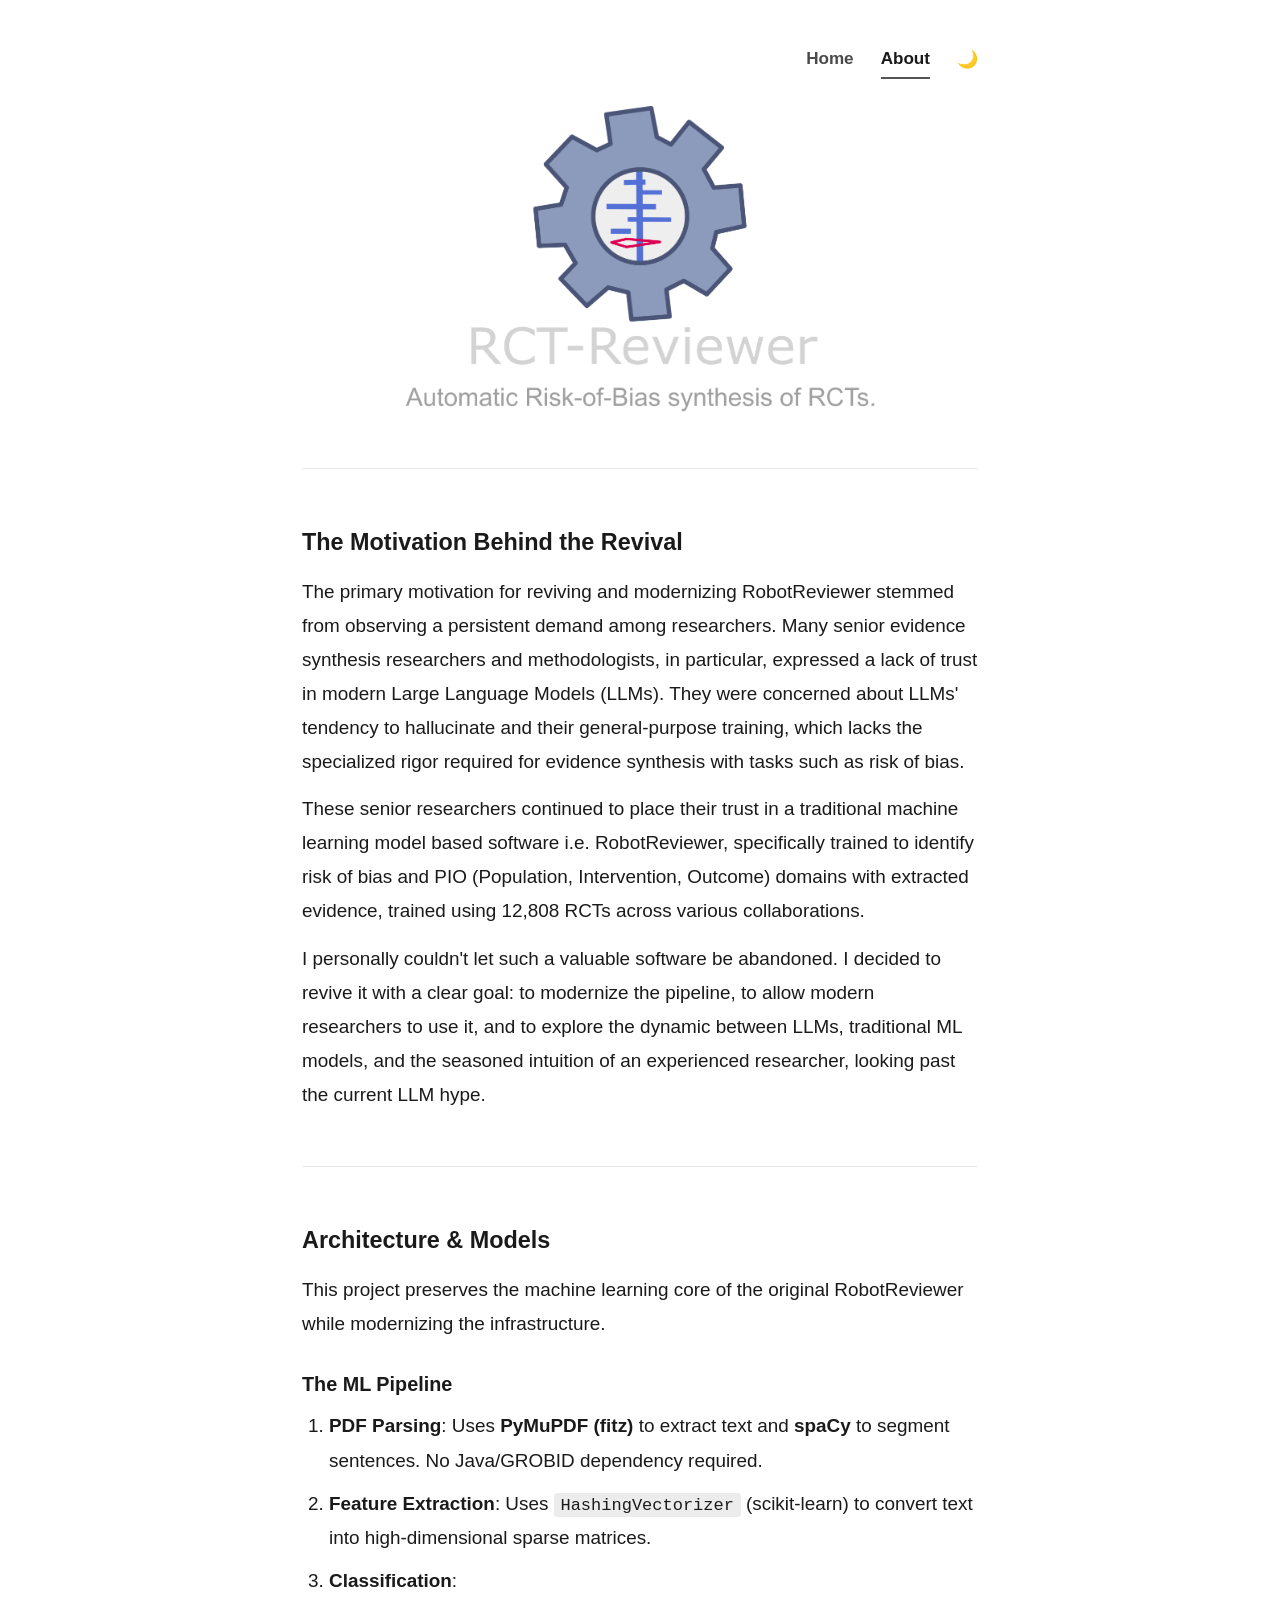
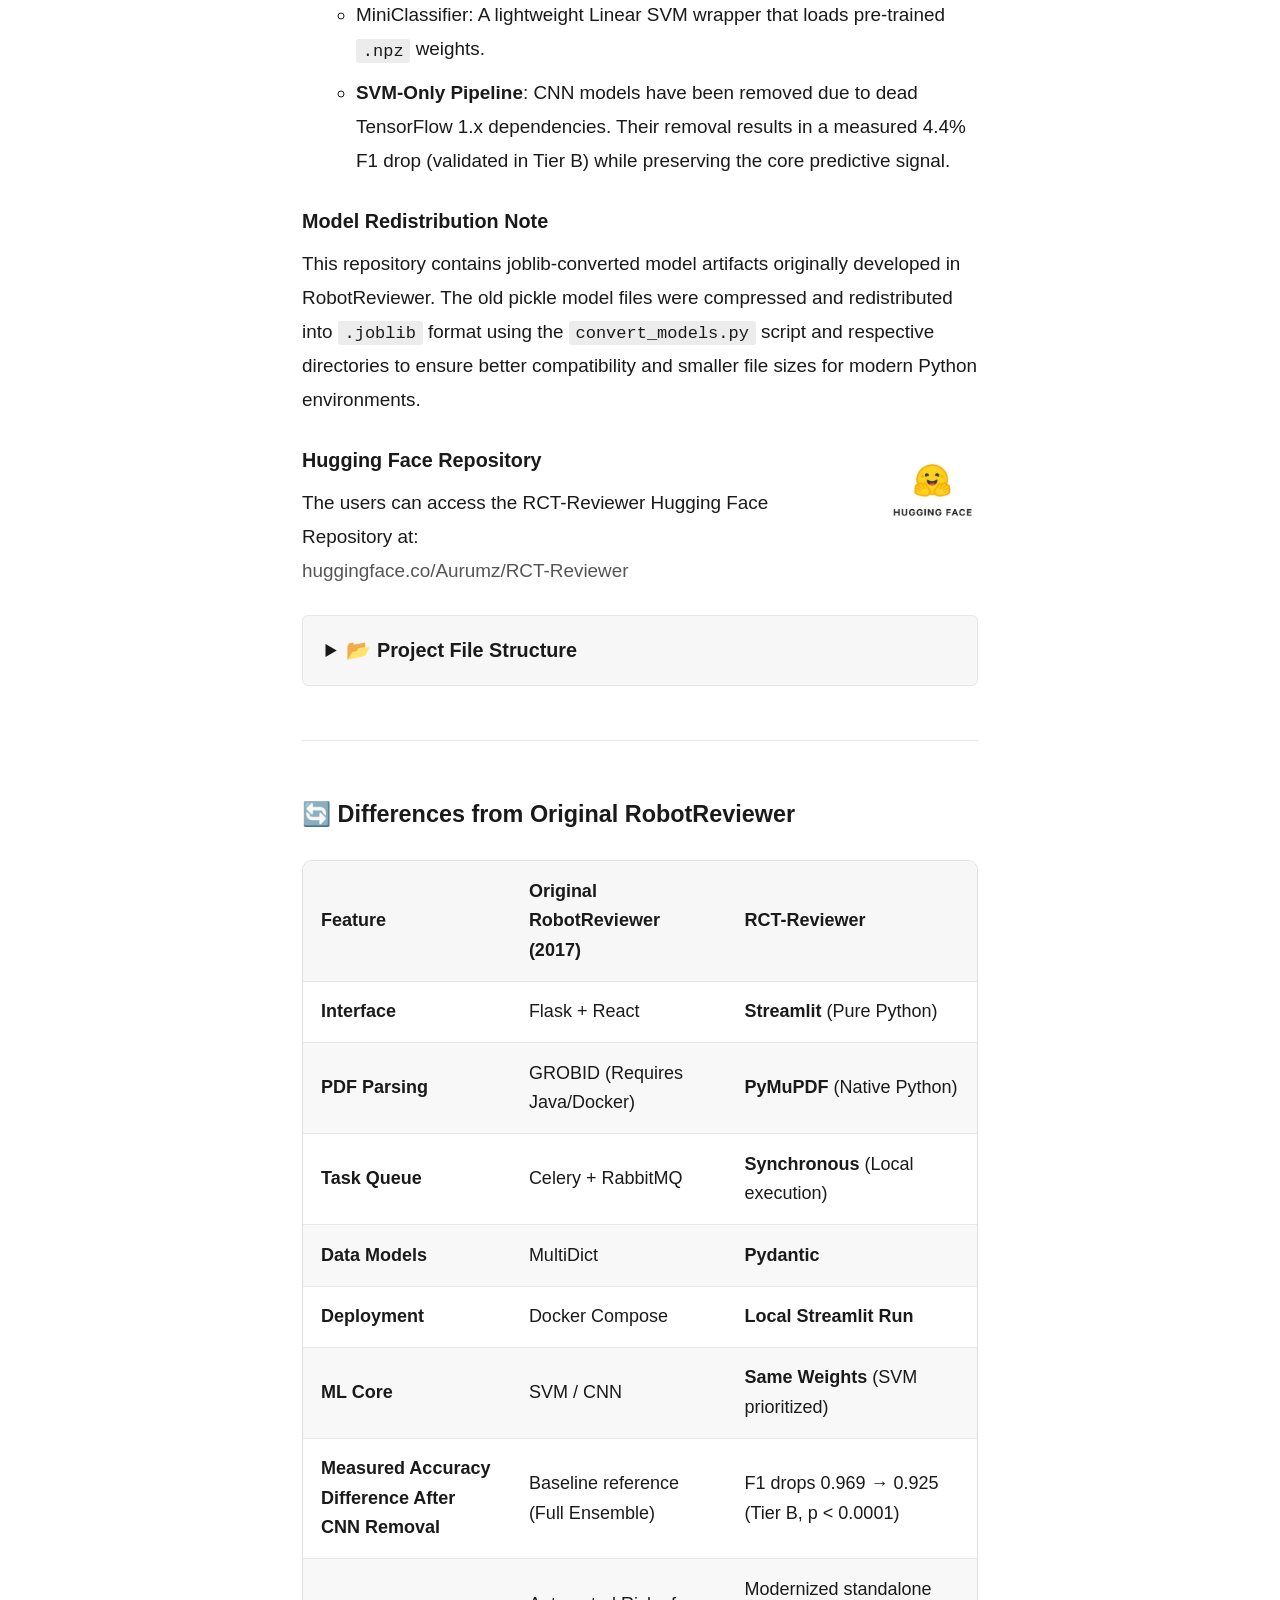
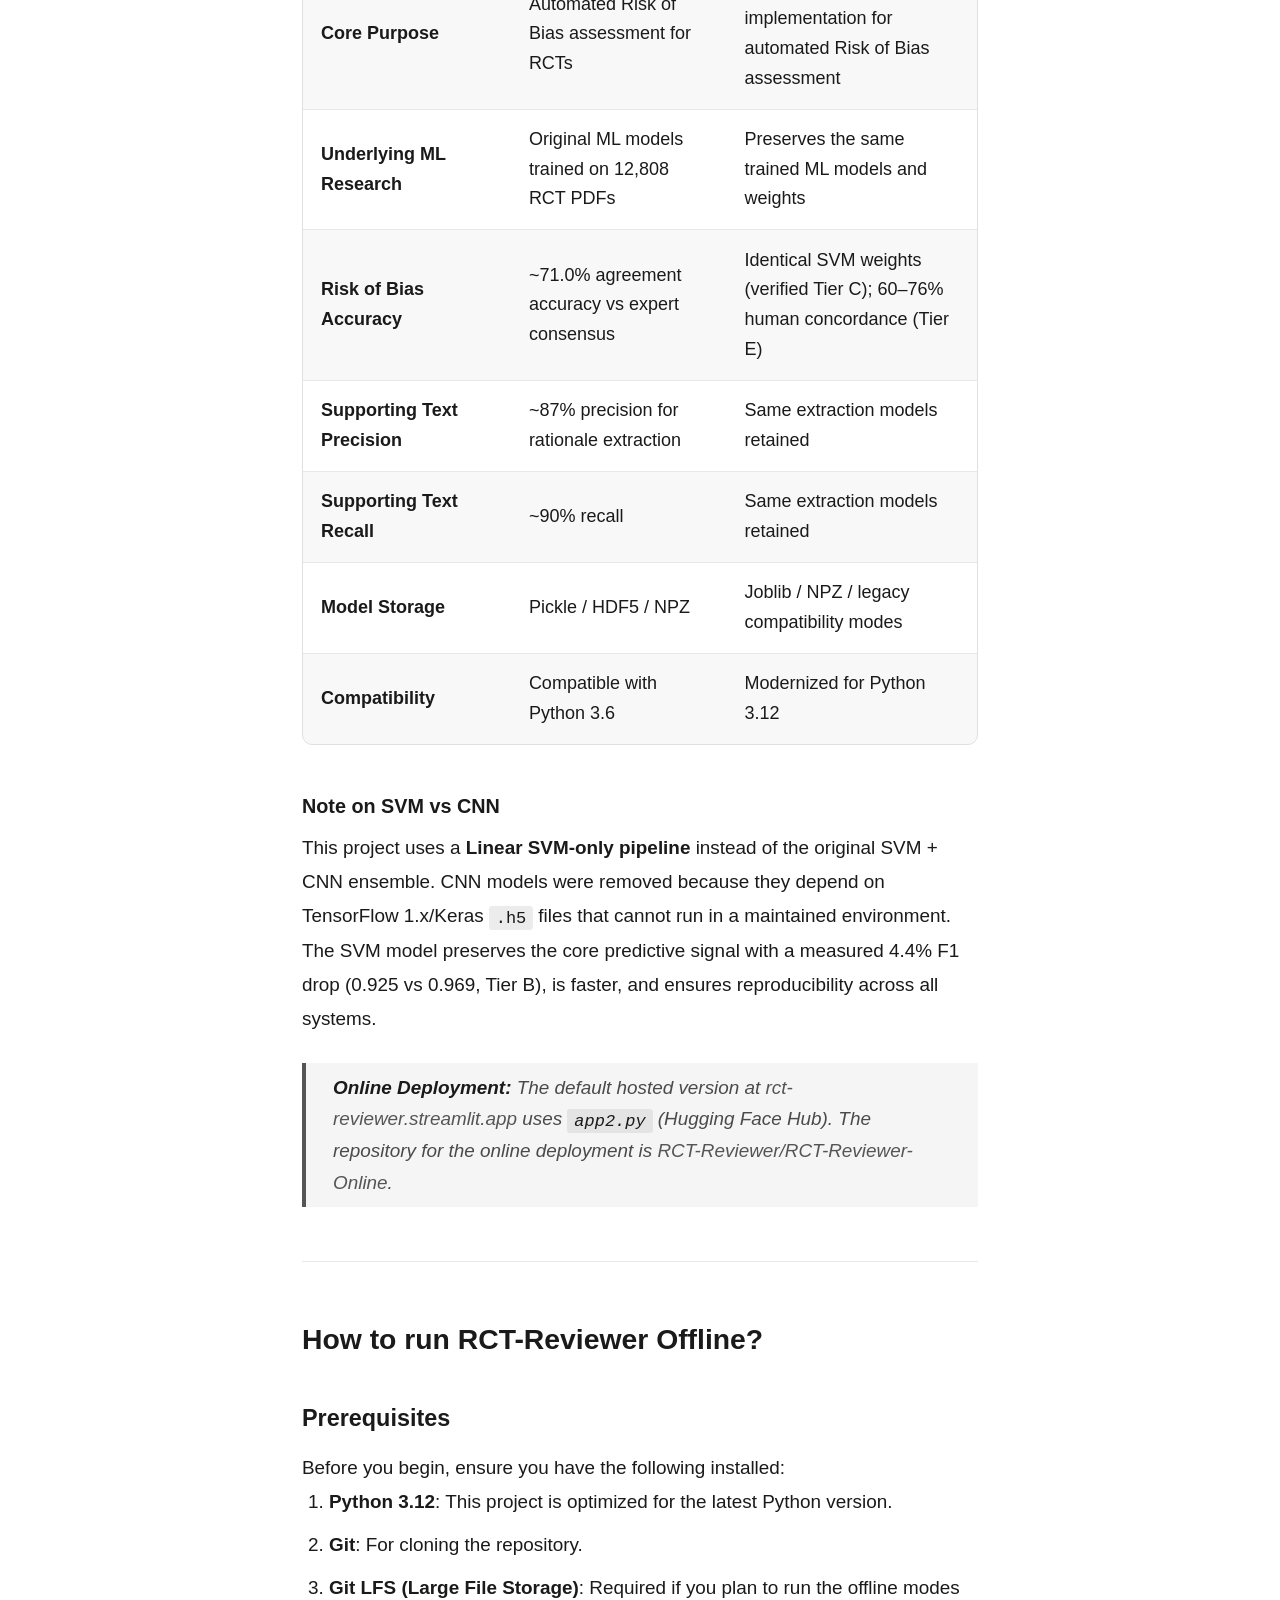
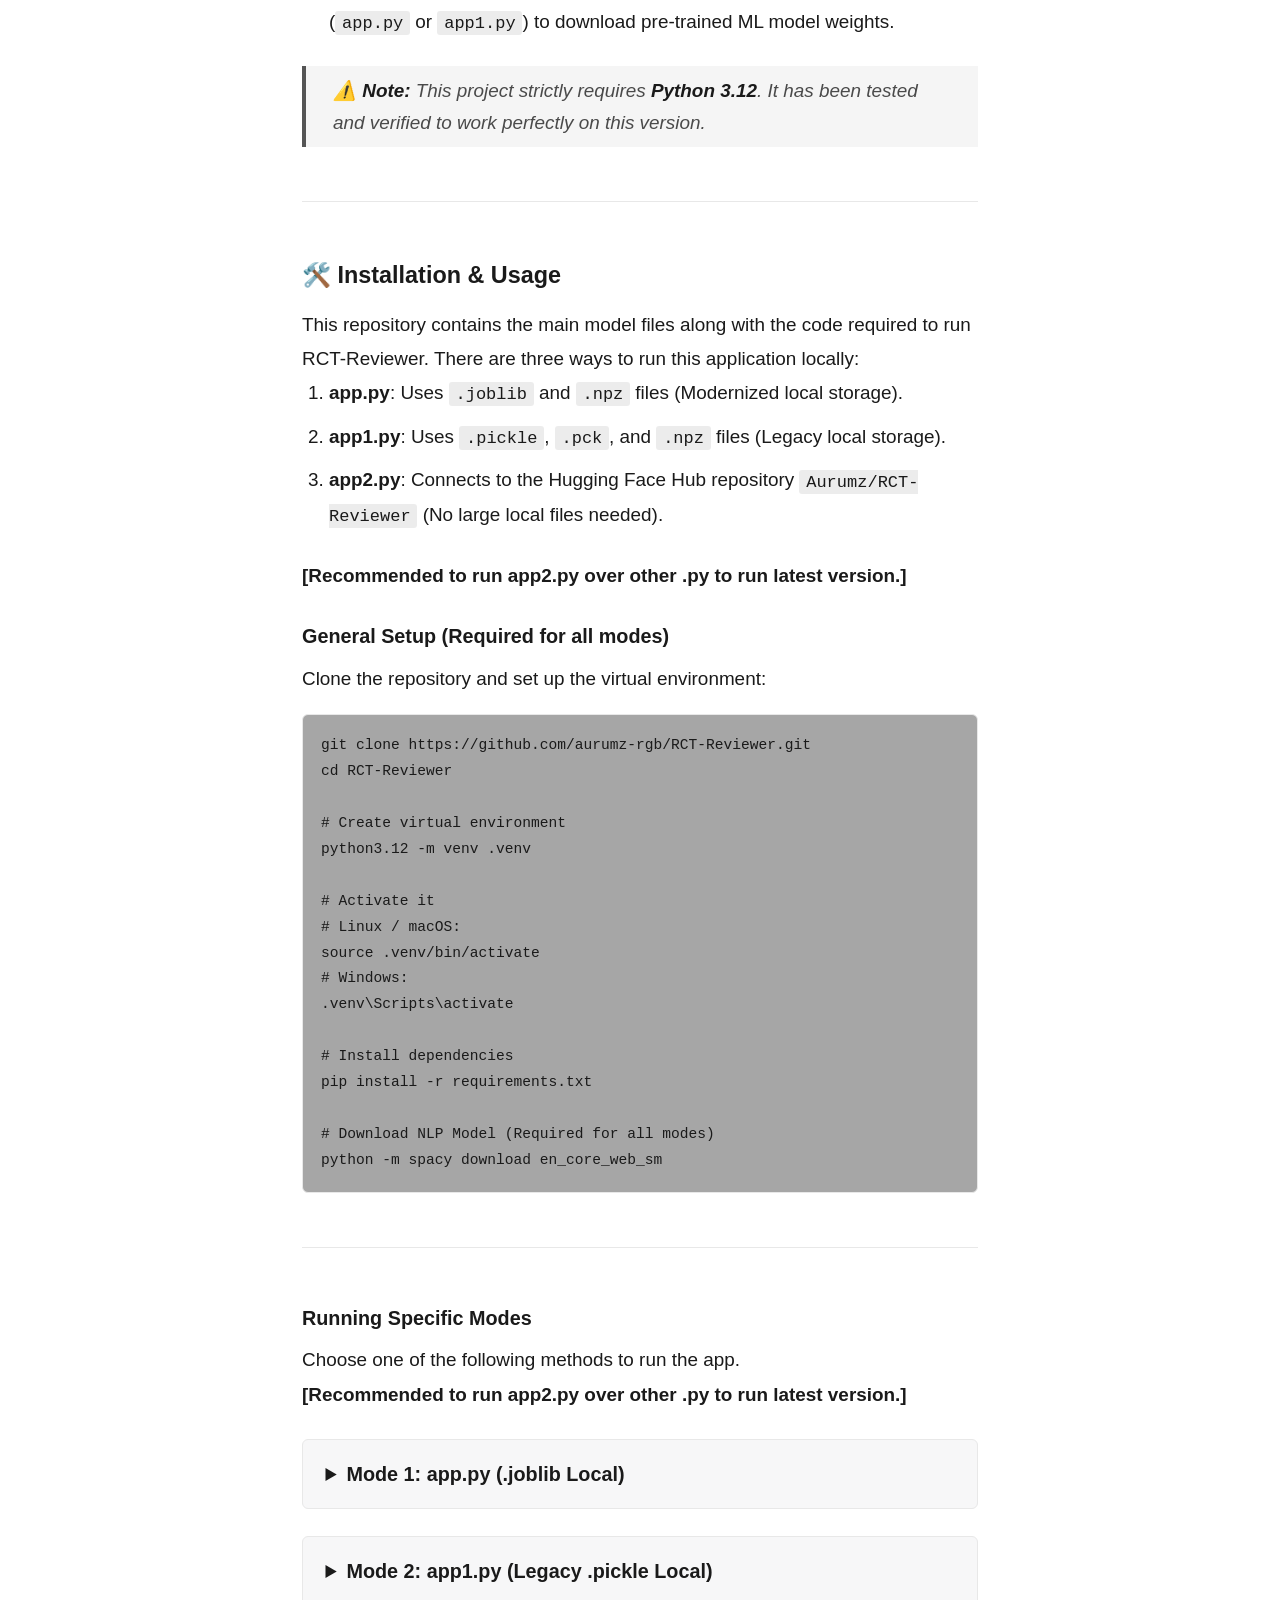
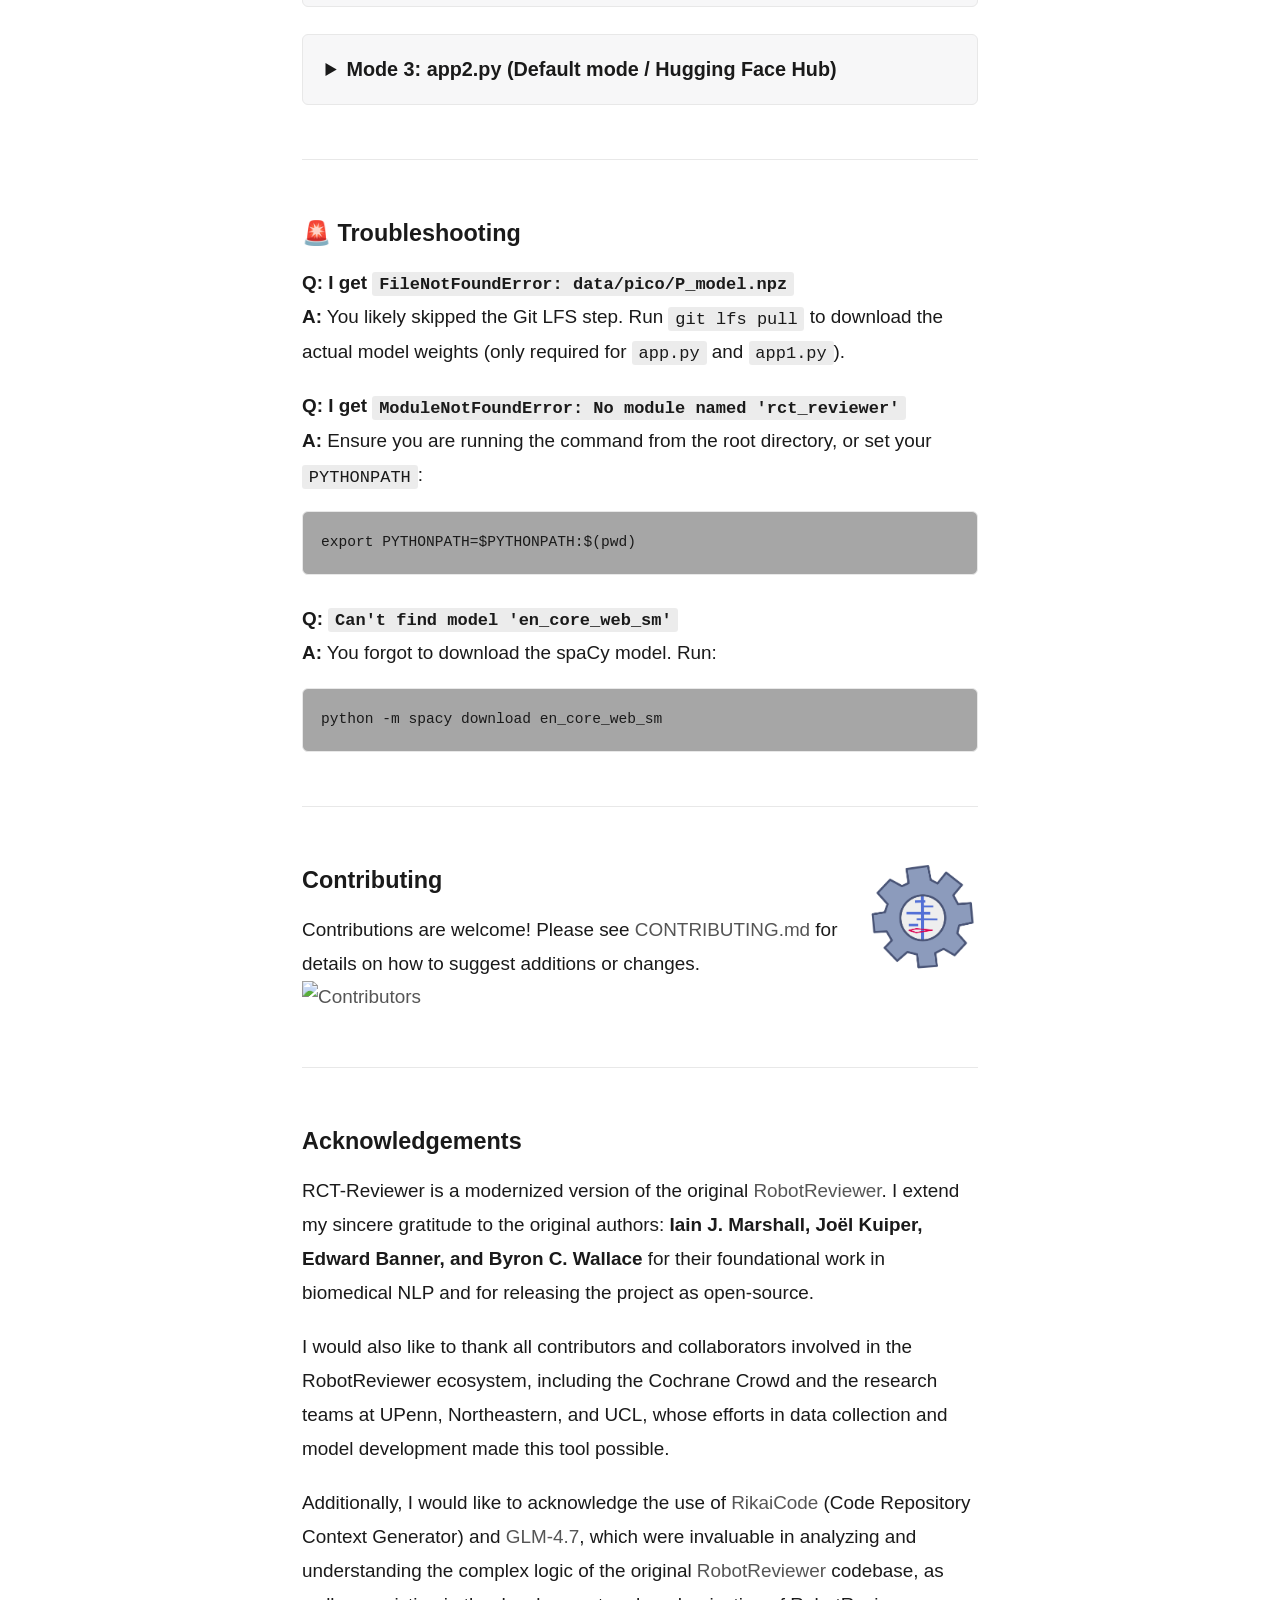
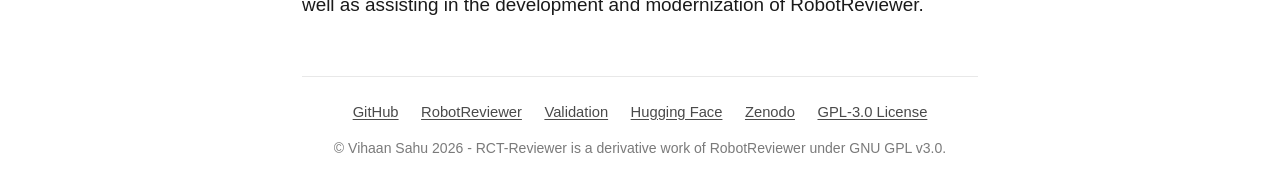
==== commit 8540b0ce: "colour adjusted as per dark/light mode" ====
--- a/about.html
+++ b/about.html
@@ -190,7 +190,7 @@
         }
 
         #about-content td strong {
-            color: var(--green);
+            color: var(--text);
         }
 
         #about-content pre {
@@ -199,7 +199,7 @@
             border-radius: var(--radius);
             padding: 1rem;
             overflow-x: auto;
-            color: var(--green);
+            color: var(--text);
             font-family: "Source Code Pro", "SF Mono", "Fira Code", "Cascadia Code", monospace;
             font-size: 0.9rem;
             line-height: 1.6;
@@ -217,6 +217,12 @@
         #about-content pre code {
             background: none;
             padding: 0;
+            color: var(--text);
+        }
+
+        [data-theme="dark"] #about-content pre,
+        [data-theme="dark"] #about-content pre code,
+        [data-theme="dark"] #about-content td strong {
             color: var(--green);
         }
 
@@ -675,6 +681,7 @@
 
     </div>
 
+    <script src="script.js" defer></script>
 </body>
 
 </html>
--- a/styles.css
+++ b/styles.css
@@ -390,9 +390,13 @@
     background: none;
     padding: 0;
     font-size: 0.82rem;
-    color: var(--green);
+    color: var(--text);
     white-space: pre;
     line-height: 1.7;
+}
+
+[data-theme="dark"] .code-block code {
+    color: var(--green);
 }
 
 .faq-list {
@@ -500,13 +504,13 @@
 
 .footer-links a {
     font-size: 0.82rem;
-    color: #bebebe;
+    color: var(--text-muted);
     text-decoration: underline;
     text-underline-offset: 2px;
 }
 
 .footer-links a:hover {
-    color: var(--primary);
+    color: var(--text);
 }
 
 .app-footer>p {
